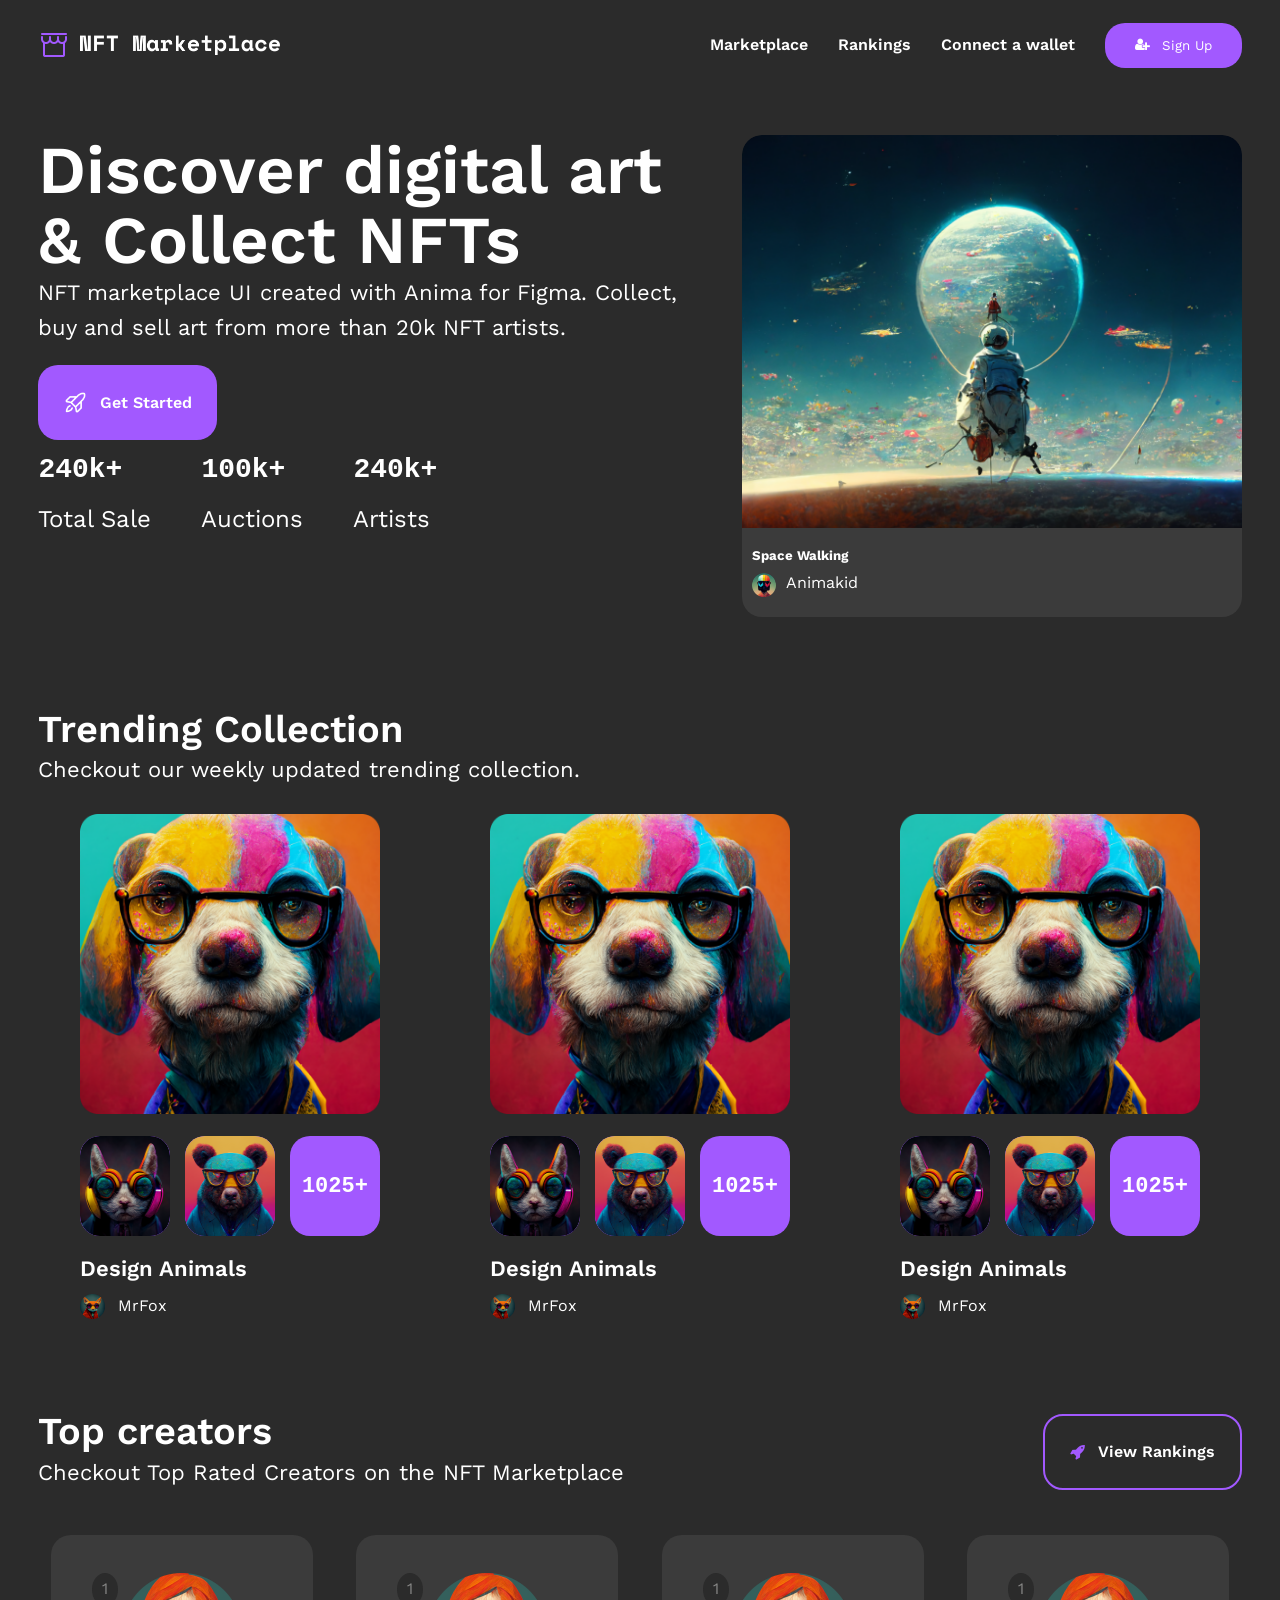
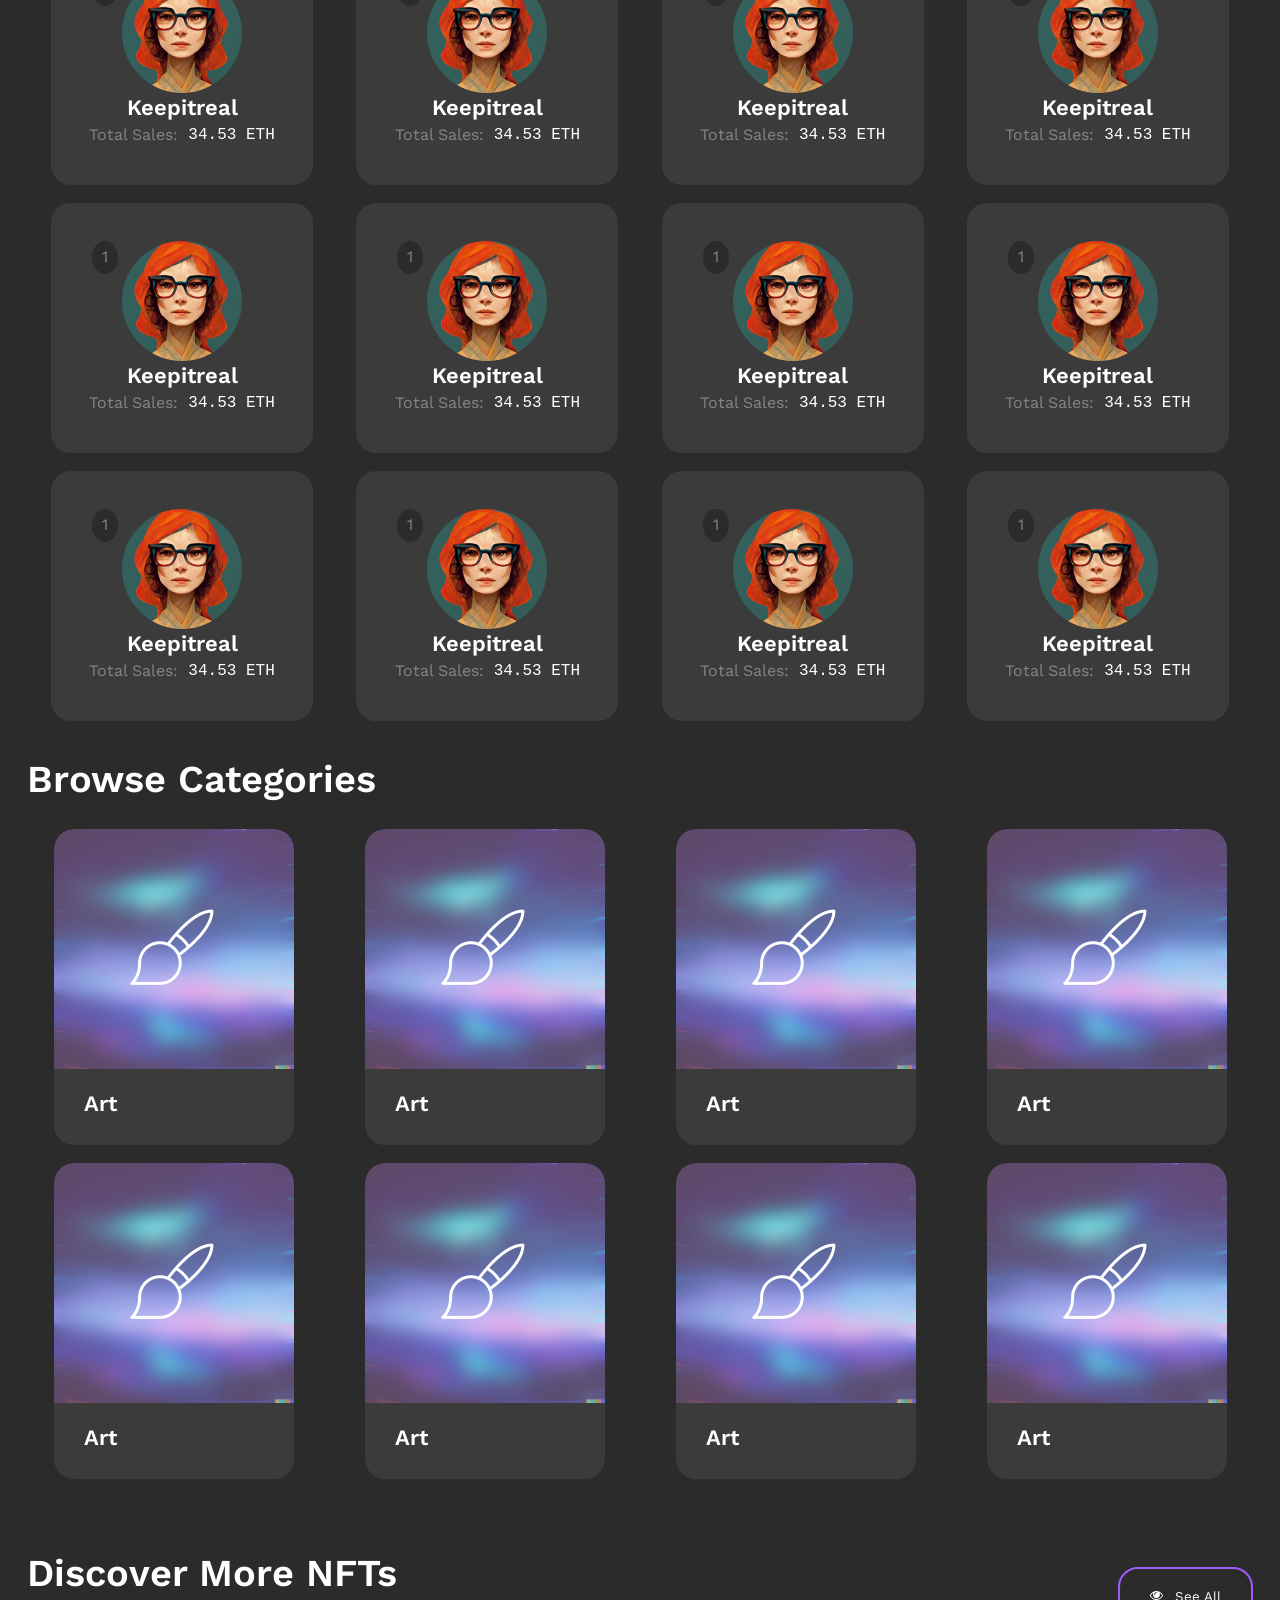
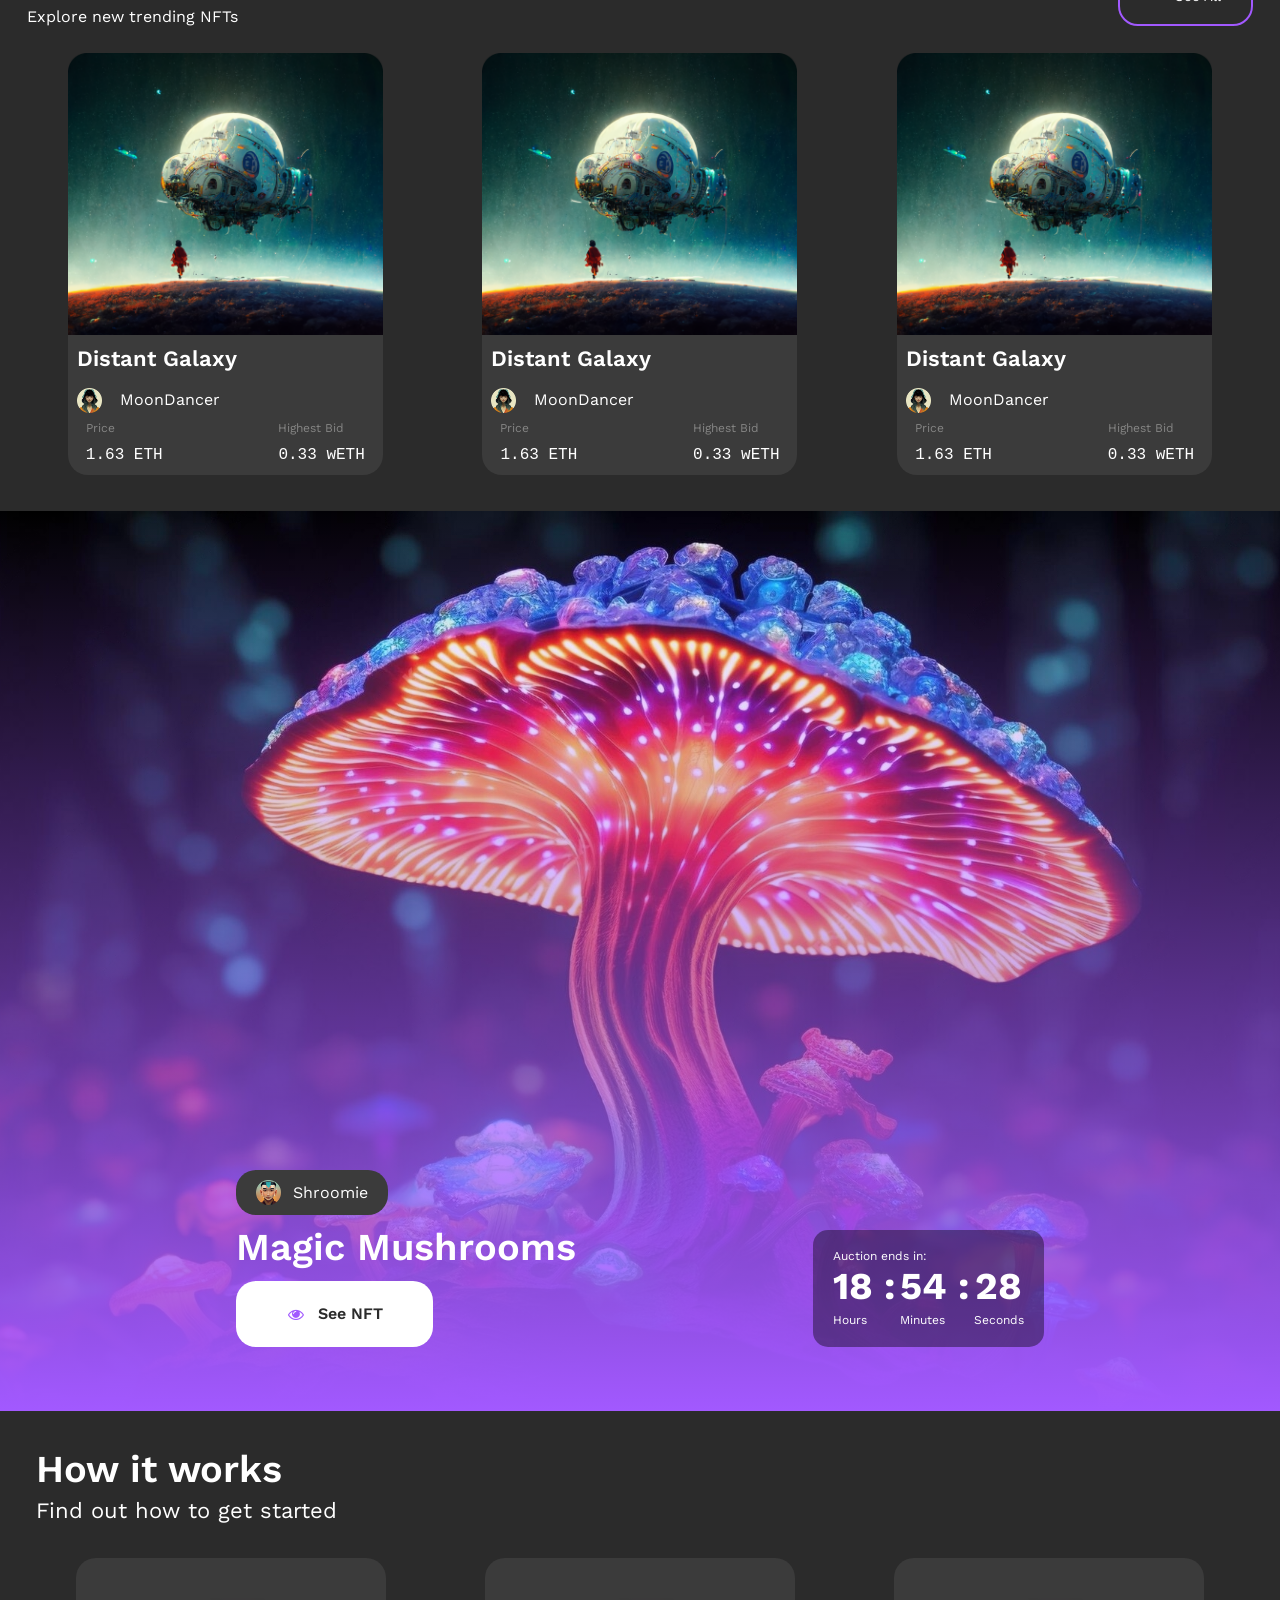
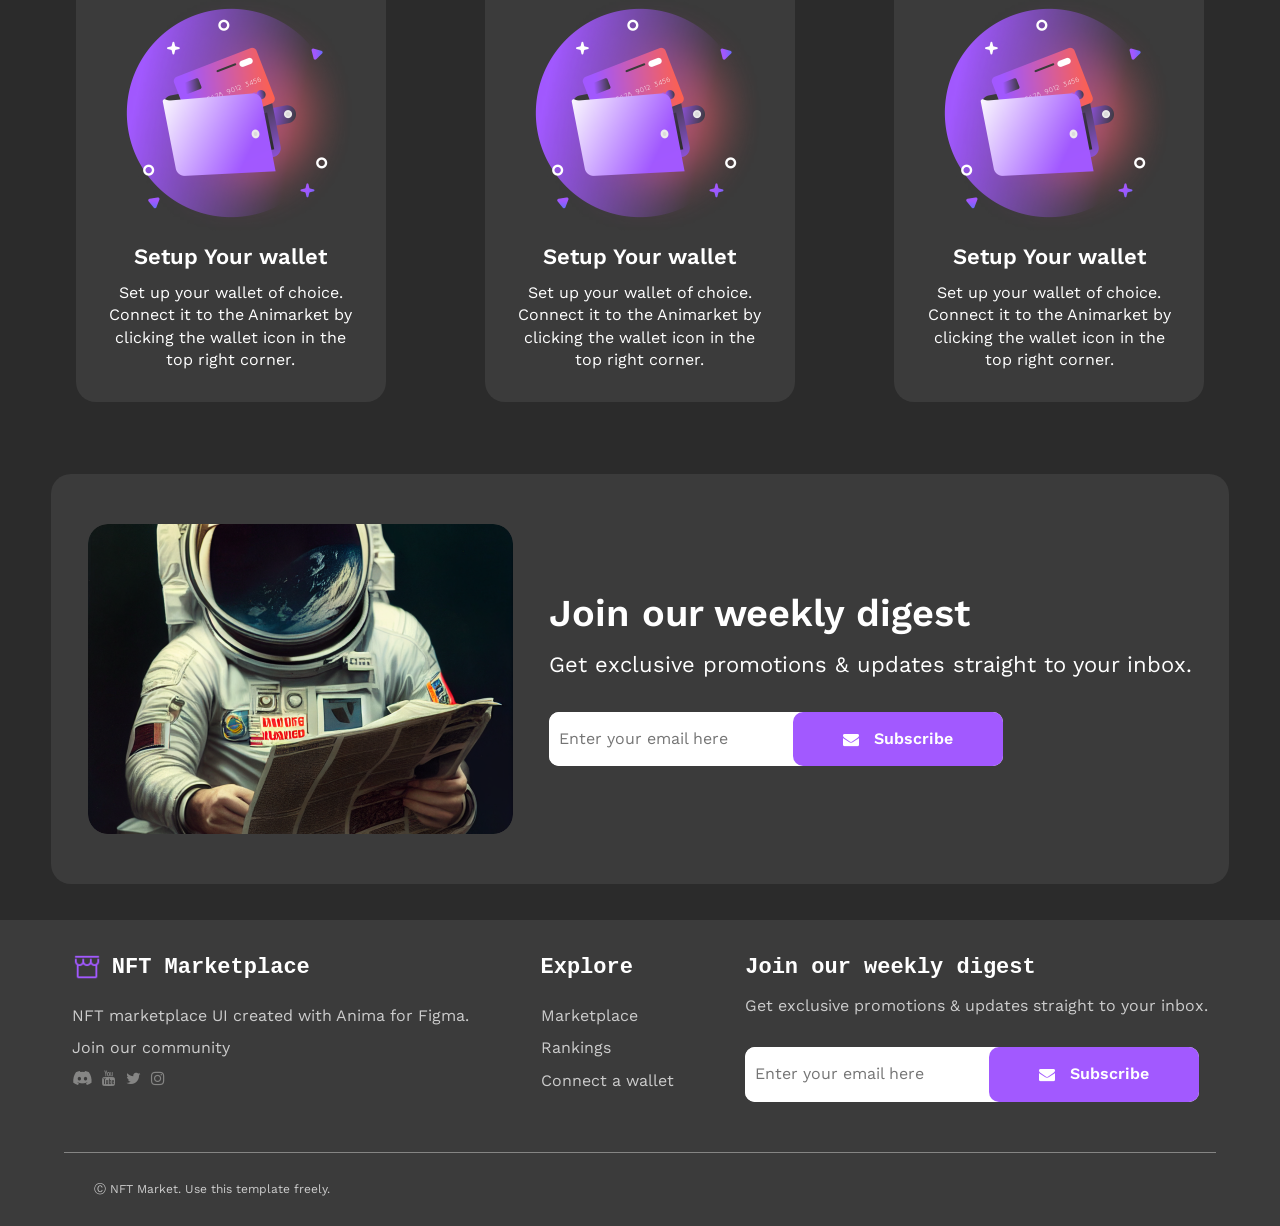
==== index.html @ 681ea2b6 "NFT" ====
<!DOCTYPE html>
<html lang="en">

<head>
    <meta charset="UTF-8">
    <meta name="viewport" content="width=device-width, initial-scale=1.0">
    <title>NFT Marketplace</title>
    <link rel="preconnect" href="https://fonts.googleapis.com">
    <link rel="preconnect" href="https://fonts.gstatic.com" crossorigin>
    <link href="https://fonts.googleapis.com/css2?family=Work+Sans:ital,wght@0,100..900;1,100..900&display=swap"
        rel="stylesheet">
    <link rel="stylesheet" href="style.css">
    <link rel="stylesheet" href="https://cdnjs.cloudflare.com/ajax/libs/font-awesome/6.5.2/css/all.min.css"
        integrity="sha512-SnH5WK+bZxgPHs44uWIX+LLJAJ9/2PkPKZ5QiAj6Ta86w+fsb2TkcmfRyVX3pBnMFcV7oQPJkl9QevSCWr3W6A=="
        crossorigin="anonymous" referrerpolicy="no-referrer" />
    <link rel="stylesheet" href="https://cdnjs.cloudflare.com/ajax/libs/font-awesome/4.7.0/css/font-awesome.min.css">
</head>

<body>
    <section class="hero">
        <div class="navbar">
            <div class="navbar-left">
                <img src="assets/nft-logo.png" alt="" srcset="" class="main-logo">
                <img src="assets/NFTMarketplace.png" alt="" class="site-name">
            </div>
            <div class="navbar-right">
                <a href="">Marketplace</a>
                <a href="">Rankings</a>
                <a href="">Connect a wallet</a>
                <button><i class="fa fa-user-plus"></i> Sign Up</button>
            </div>

            <div class="hamburger" onclick="toggleMenu(this)">
                <h2>☰</h2>
            </div>

        </div>
        <div class="hero-section">
            <div class="hs-text-butns">
                <div class="hs-head-sub">
                    <h2>Discover digital art & Collect NFTs</h2>
                    <p>NFT marketplace UI created with Anima for Figma. Collect, buy and sell art from more than 20k NFT
                        artists.</p>
                </div>
                <div class="hs-butns-info">
                    <div class="hs-rocket-btn">
                        <button><img src="assets/RocketLaunch.png" alt="">Get Started</button>
                    </div>
                    <div class="hs-rocket-info">
                        <div class="rocket-info">
                            <h5>240k+ </h5>
                            <p>Total Sale</p>
                        </div>
                        <div class="rocket-info">
                            <h5>100k+ </h5>
                            <p>Auctions</p>
                        </div>
                        <div class="rocket-info">
                            <h5>240k+ </h5>
                            <p>Artists</p>
                        </div>
                    </div>
                </div>
            </div>
            <div class="hs-highleted-NFT">
                <img src="assets/spacewalking.png" alt="">
                <div class="space-walking">
                    <h5>Space Walking</h5>
                    <div class="space-wal-person">
                        <img src="assets/animakid.png" alt="">
                        <p>Animakid</p>
                    </div>
                </div>
            </div>
        </div>
    </section>

    <!-- trending collections -->
    <section class="tending-collections">
        <div class="tc-head">
            <h2>Trending Collection</h2>
            <p>Checkout our weekly updated trending collection.</p>
        </div>
        <div class="tc-body">
            <div class="tc-b-card">
                <div class="tc-card-parent">
                    <img src="assets/dog1.png" alt="">
                </div>
                <div class="tc-card-parent-styles">
                    <img src="assets/cat.png" alt="">
                    <img src="assets/cat2.png" alt="">
                    <button>1025+</button>
                </div>
                <div class="tc-card-info">
                    <h6>Design Animals</h6>
                    <div class="tc-card-info-details">
                        <img src="assets/cat3.png" alt="">
                        <p>MrFox</p>
                    </div>
                </div>
            </div>
            <div class="tc-b-card">
                <div class="tc-card-parent">
                    <img src="assets/dog1.png" alt="">
                </div>
                <div class="tc-card-parent-styles">
                    <img src="assets/cat.png" alt="">
                    <img src="assets/cat2.png" alt="">
                    <button>1025+</button>
                </div>
                <div class="tc-card-info">
                    <h6>Design Animals</h6>
                    <div class="tc-card-info-details">
                        <img src="assets/cat3.png" alt="">
                        <p>MrFox</p>
                    </div>
                </div>
            </div>
            <div class="tc-b-card">
                <div class="tc-card-parent">
                    <img src="assets/dog1.png" alt="">
                </div>
                <div class="tc-card-parent-styles">
                    <img src="assets/cat.png" alt="">
                    <img src="assets/cat2.png" alt="">
                    <button>1025+</button>
                </div>
                <div class="tc-card-info">
                    <h6>Design Animals</h6>
                    <div class="tc-card-info-details">
                        <img src="assets/cat3.png" alt="">
                        <p>MrFox</p>
                    </div>
                </div>
            </div>
        </div>
    </section>

    <!-- top creators -->
    <section class="top-creators">
        <div class="top-cre-head">
            <div class="top-cre-heading">
                <h3>Top creators</h3>
                <p>Checkout Top Rated Creators on the NFT Marketplace</p>
            </div>
            <div class="top-cre-butn">
                <button><i class="fa fa-rocket"></i> View Rankings</button>
            </div>
        </div>
        <div class="top-cre-body">
            <div class="top-cre-body-card">
                <div class="top-cre-body-card-noPerson">
                    <h6>1</h6>
                    <img src="assets/keeptrial.png" alt="">
                </div>
                <div class="top-cre-body-card-details">
                    <h5>Keepitreal</h5>
                    <div class="top-cre-body-sales">
                        <p>Total Sales:</p>
                        <h6>34.53 ETH</h6>
                    </div>
                </div>
            </div>
            <div class="top-cre-body-card">
                <div class="top-cre-body-card-noPerson">
                    <h6>1</h6>
                    <img src="assets/keeptrial.png" alt="">
                </div>
                <div class="top-cre-body-card-details">
                    <h5>Keepitreal</h5>
                    <div class="top-cre-body-sales">
                        <p>Total Sales:</p>
                        <h6>34.53 ETH</h6>
                    </div>
                </div>
            </div>
            <div class="top-cre-body-card">
                <div class="top-cre-body-card-noPerson">
                    <h6>1</h6>
                    <img src="assets/keeptrial.png" alt="">
                </div>
                <div class="top-cre-body-card-details">
                    <h5>Keepitreal</h5>
                    <div class="top-cre-body-sales">
                        <p>Total Sales:</p>
                        <h6>34.53 ETH</h6>
                    </div>
                </div>
            </div>
            <div class="top-cre-body-card">
                <div class="top-cre-body-card-noPerson">
                    <h6>1</h6>
                    <img src="assets/keeptrial.png" alt="">
                </div>
                <div class="top-cre-body-card-details">
                    <h5>Keepitreal</h5>
                    <div class="top-cre-body-sales">
                        <p>Total Sales:</p>
                        <h6>34.53 ETH</h6>
                    </div>
                </div>
            </div>
            <div class="top-cre-body-card">
                <div class="top-cre-body-card-noPerson">
                    <h6>1</h6>
                    <img src="assets/keeptrial.png" alt="">
                </div>
                <div class="top-cre-body-card-details">
                    <h5>Keepitreal</h5>
                    <div class="top-cre-body-sales">
                        <p>Total Sales:</p>
                        <h6>34.53 ETH</h6>
                    </div>
                </div>
            </div>
            <div class="top-cre-body-card">
                <div class="top-cre-body-card-noPerson">
                    <h6>1</h6>
                    <img src="assets/keeptrial.png" alt="">
                </div>
                <div class="top-cre-body-card-details">
                    <h5>Keepitreal</h5>
                    <div class="top-cre-body-sales">
                        <p>Total Sales:</p>
                        <h6>34.53 ETH</h6>
                    </div>
                </div>
            </div>
            <div class="top-cre-body-card">
                <div class="top-cre-body-card-noPerson">
                    <h6>1</h6>
                    <img src="assets/keeptrial.png" alt="">
                </div>
                <div class="top-cre-body-card-details">
                    <h5>Keepitreal</h5>
                    <div class="top-cre-body-sales">
                        <p>Total Sales:</p>
                        <h6>34.53 ETH</h6>
                    </div>
                </div>
            </div>
            <div class="top-cre-body-card">
                <div class="top-cre-body-card-noPerson">
                    <h6>1</h6>
                    <img src="assets/keeptrial.png" alt="">
                </div>
                <div class="top-cre-body-card-details">
                    <h5>Keepitreal</h5>
                    <div class="top-cre-body-sales">
                        <p>Total Sales:</p>
                        <h6>34.53 ETH</h6>
                    </div>
                </div>
            </div>
            <div class="top-cre-body-card">
                <div class="top-cre-body-card-noPerson">
                    <h6>1</h6>
                    <img src="assets/keeptrial.png" alt="">
                </div>
                <div class="top-cre-body-card-details">
                    <h5>Keepitreal</h5>
                    <div class="top-cre-body-sales">
                        <p>Total Sales:</p>
                        <h6>34.53 ETH</h6>
                    </div>
                </div>
            </div>
            <div class="top-cre-body-card">
                <div class="top-cre-body-card-noPerson">
                    <h6>1</h6>
                    <img src="assets/keeptrial.png" alt="">
                </div>
                <div class="top-cre-body-card-details">
                    <h5>Keepitreal</h5>
                    <div class="top-cre-body-sales">
                        <p>Total Sales:</p>
                        <h6>34.53 ETH</h6>
                    </div>
                </div>
            </div>
            <div class="top-cre-body-card">
                <div class="top-cre-body-card-noPerson">
                    <h6>1</h6>
                    <img src="assets/keeptrial.png" alt="">
                </div>
                <div class="top-cre-body-card-details">
                    <h5>Keepitreal</h5>
                    <div class="top-cre-body-sales">
                        <p>Total Sales:</p>
                        <h6>34.53 ETH</h6>
                    </div>
                </div>
            </div>
            <div class="top-cre-body-card">
                <div class="top-cre-body-card-noPerson">
                    <h6>1</h6>
                    <img src="assets/keeptrial.png" alt="">
                </div>
                <div class="top-cre-body-card-details">
                    <h5>Keepitreal</h5>
                    <div class="top-cre-body-sales">
                        <p>Total Sales:</p>
                        <h6>34.53 ETH</h6>
                    </div>
                </div>
            </div>
        </div>
    </section>

    <!-- Browse Categories -->
    <section class="Browse-Categories">
        <div class="brse-cate-head">
            <h3>Browse Categories</h3>
        </div>
        <div class="brse-cate-body">
            <div class="brse-cate-body-card">
                <div class="brwcatecard-upper">
                    <img src="assets/PaintBrush.png" alt="" class="brwcatecard-upper-abslte">
                </div>
                <div class="brwcatecard-lower">
                    <h5>Art</h5>
                </div>
            </div>

            <div class="brse-cate-body-card">
                <div class="brwcatecard-upper">
                    <img src="assets/PaintBrush.png" alt="" class="brwcatecard-upper-abslte">
                </div>
                <div class="brwcatecard-lower">
                    <h5>Art</h5>
                </div>
            </div>

            <div class="brse-cate-body-card">
                <div class="brwcatecard-upper">
                    <img src="assets/PaintBrush.png" alt="" class="brwcatecard-upper-abslte">
                </div>
                <div class="brwcatecard-lower">
                    <h5>Art</h5>
                </div>
            </div>

            <div class="brse-cate-body-card">
                <div class="brwcatecard-upper">
                    <img src="assets/PaintBrush.png" alt="" class="brwcatecard-upper-abslte">
                </div>
                <div class="brwcatecard-lower">
                    <h5>Art</h5>
                </div>
            </div>

            <div class="brse-cate-body-card">
                <div class="brwcatecard-upper">
                    <img src="assets/PaintBrush.png" alt="" class="brwcatecard-upper-abslte">
                </div>
                <div class="brwcatecard-lower">
                    <h5>Art</h5>
                </div>
            </div>

            <div class="brse-cate-body-card">
                <div class="brwcatecard-upper">
                    <img src="assets/PaintBrush.png" alt="" class="brwcatecard-upper-abslte">
                </div>
                <div class="brwcatecard-lower">
                    <h5>Art</h5>
                </div>
            </div>

            <div class="brse-cate-body-card">
                <div class="brwcatecard-upper">
                    <img src="assets/PaintBrush.png" alt="" class="brwcatecard-upper-abslte">
                </div>
                <div class="brwcatecard-lower">
                    <h5>Art</h5>
                </div>
            </div>

            <div class="brse-cate-body-card">
                <div class="brwcatecard-upper">
                    <img src="assets/PaintBrush.png" alt="" class="brwcatecard-upper-abslte">
                </div>
                <div class="brwcatecard-lower">
                    <h5>Art</h5>
                </div>
            </div>

        </div>
    </section>

    <!-- Discover More NFTs -->
    <section class="DiscoverMorNFTs">
        <div class="DiscoverMorNFTs-upper">
            <div class="DiscoverMorNFTs-upper-text">
                <h3>Discover More NFTs</h3>
                <p>Explore new trending NFTs</p>
            </div>
            <div class="DiscoverMorNFTs-upper-butn">
                <button><i class="fa fa-eye"></i> See All</button>
            </div>
        </div>
        <div class="DiscoverMorNFTs-lower">
            <div class="DiscoverMorNFTs-cards">
                <img src="assets/distatantspace.png" alt="">
                <div class="DiscoverMorNFTs-card-info">
                    <div class="Discover-card-info-head">
                        <h5>Distant Galaxy</h5>
                        <div class="head-person">
                            <img src="assets/MoonDancer.png" alt="">
                            <p>MoonDancer</p>
                        </div>
                    </div>
                    <div class="price-bid">
                        <div class="discover-price">
                            <p>Price</p>
                            <h6>1.63 ETH</h6>
                        </div>
                        <div class="discover-bid">
                            <p>Highest Bid</p>
                            <h6>0.33 wETH</h6>
                        </div>
                    </div>
                </div>
            </div>
            <div class="DiscoverMorNFTs-cards">
                <img src="assets/distatantspace.png" alt="">
                <div class="DiscoverMorNFTs-card-info">
                    <div class="Discover-card-info-head">
                        <h5>Distant Galaxy</h5>
                        <div class="head-person">
                            <img src="assets/MoonDancer.png" alt="">
                            <p>MoonDancer</p>
                        </div>
                    </div>
                    <div class="price-bid">
                        <div class="discover-price">
                            <p>Price</p>
                            <h6>1.63 ETH</h6>
                        </div>
                        <div class="discover-bid">
                            <p>Highest Bid</p>
                            <h6>0.33 wETH</h6>
                        </div>
                    </div>
                </div>
            </div>
            <div class="DiscoverMorNFTs-cards">
                <img src="assets/distatantspace.png" alt="">
                <div class="DiscoverMorNFTs-card-info">
                    <div class="Discover-card-info-head">
                        <h5>Distant Galaxy</h5>
                        <div class="head-person">
                            <img src="assets/MoonDancer.png" alt="">
                            <p>MoonDancer</p>
                        </div>
                    </div>
                    <div class="price-bid">
                        <div class="discover-price">
                            <p>Price</p>
                            <h6>1.63 ETH</h6>
                        </div>
                        <div class="discover-bid">
                            <p>Highest Bid</p>
                            <h6>0.33 wETH</h6>
                        </div>
                    </div>
                </div>
            </div>
        </div>
    </section>

    <!-- NFT-Highlight -->

    <section class="NFT-Highlight">
        <div class="from-down">
            <div class="magic-mushrooms">
                <div class="mushroomPerson">
                    <img src="assets/Shroomie.png" alt="">
                    <p>Shroomie</p>
                </div>
                <h3>Magic Mushrooms</h3>
                <button><i class="fa fa-eye"></i>See NFT</button>
            </div>

            <div class="magic-time">
                <div class="countdown">
                    <h6>Auction ends in:</h6>
                    <div class="timer">
                        <div class="time-unit">
                            <h3 id="hours">00</h3>
                            <p>Hours</p>
                        </div>
                        <div class="time-unit">
                            <h3 id="minutes">00</h3>
                            <p>Minutes</p>
                        </div>
                        <div class="time-unit">
                            <h3 id="seconds">00</h3>
                            <p>Seconds</p>
                        </div>
                    </div>
                </div>
            </div>
        </div>
    </section>

    <!-- How it works -->

    <section class="how-it-works">
        <div class="hiw-upper">
            <h3>How it works</h3>
            <p>Find out how to get started</p>
        </div>
        <div class="hiw-lower">
            <div class="hiw-card">
                <div class="hiw-card-img">
                    <img src="assets/hiw-cardimg.png" alt="">
                </div>
                <div class="hiw-card-info">
                    <h5>Setup Your wallet</h5>
                    <p>Set up your wallet of choice. Connect it to the Animarket by clicking the wallet icon in the top
                        right corner.</p>
                </div>
            </div>
            <div class="hiw-card">
                <div class="hiw-card-img">
                    <img src="assets/hiw-cardimg.png" alt="">
                </div>
                <div class="hiw-card-info">
                    <h5>Setup Your wallet</h5>
                    <p>Set up your wallet of choice. Connect it to the Animarket by clicking the wallet icon in the top
                        right corner.</p>
                </div>
            </div>
            <div class="hiw-card">
                <div class="hiw-card-img">
                    <img src="assets/hiw-cardimg.png" alt="">
                </div>
                <div class="hiw-card-info">
                    <h5>Setup Your wallet</h5>
                    <p>Set up your wallet of choice. Connect it to the Animarket by clicking the wallet icon in the top
                        right corner.</p>
                </div>
            </div>
        </div>
    </section>

    <!-- Join our weekly digest -->
    <section class="space-weekly">
        <!-- <div class="spacePerson"> -->
        <img src="assets/spacer.png" alt="">
        <!-- </div> -->
        <div class="emailsubscribe">
            <div class="emailsubscribe-info">
                <h3>Join our weekly digest</h3>
                <p>Get exclusive promotions & updates straight to your inbox.</p>
            </div>
            <div class="emailsubscribe-buuton">
                <input type="text" placeholder="Enter your email here">
                <button type="submit"><i class="fa fa-envelope"></i>Subscribe</button>
            </div>
        </div>
    </section>

    <!-- Footer -->
    <section class="Footer">
        <div class="footerupper">
            <div class="connectpage">
                <div class="connectpage1">
                    <img src="assets/nft-logo.png" alt="">
                    <h3>NFT Marketplace</h3>
                </div>
                <div class="connectpage2">
                    <p>NFT marketplace UI created with Anima for Figma.</p>
                    <div class="joinCommunity">
                        <p>Join our community</p>
                        <div class="sociallinks">
                            <i class="fa fa-discord"></i>
                            <i class="fa fa-youtube"></i>
                            <i class="fa fa-twitter"></i>
                            <i class="fa fa-instagram"></i>
                        </div>
                    </div>

                </div>
            </div>
            <div class="explore">
                <h3>Explore</h3>
                <div class="explore-links">
                    <p>Marketplace</p>
                    <p>Rankings</p>
                    <p>Connect a wallet</p>
                </div>
            </div>
            <div class="emailsubscribe">
                <div class="emailsubscribe-info">
                    <h3>Join our weekly digest</h3>
                    <p>Get exclusive promotions & updates straight to your inbox.</p>
                </div>
                <div class="emailsubscribe-buuton">
                    <input type="text" placeholder="Enter your email here">
                    <button type="submit"><i class="fa fa-envelope"></i>Subscribe</button>
                </div>
            </div>
        </div>
        <div class="footerlower">
            <p>Ⓒ NFT Market. Use this template freely.</p>
        </div>
    </section>
    <script src="app.js"></script>
</body>

</html>
---- style.css ----
* {
    padding: 0%;
    margin: 0%;
    box-sizing: border-box;
    font-family: "Work Sans", sans-serif;
    color: white;
}

@import url('https://fonts.googleapis.com/css2?family=Space+Mono:ital,wght@0,400;0,700;1,400;1,700&display=swap');

body {
    background-color: #2B2B2B;

}

a {
    text-decoration: none;
}

.hero {
    display: flex;
    flex-direction: column;
    gap: 5vh;
}

.navbar {
    display: flex;
    justify-content: space-between;
    align-items: center;
    padding: 10px 3%;
    height: 10vh;
}

.navbar-left {
    display: flex;
    justify-content: space-between;
    align-items: center;
    gap: 10px;
}

.main-logo {
    width: 32px;
}

.site-name {
    width: 200px;
}

.navbar-right {
    display: flex;
    align-items: center;
    justify-content: space-around;
    gap: 30px;
}

.navbar-right a {
    font-size: 16px;
    font-weight: 600;
    line-height: 22.4px;
    text-align: center;
}

/* .fa {
    background: #A259FF;
} */

.fa-user-plus {}

.navbar-right button {
    display: flex;
    border-style: none;
    justify-content: space-between;
    align-items: center;
    padding: 15px 30px;
    gap: 12px;
    border-radius: 20px;
    background: #A259FF;
}

.hamburger {
    display: none;
    cursor: pointer;
}

.hamburger h2 {
    font-size: 30px;
}

@media (max-width:859px) {
    .hamburger {
        display: flex;
        cursor: pointer;
    }

    .navbar-right {
        display: none;
    }
}

.hero-section {
    /* height: 90vh; */
    display: flex;
    justify-content: space-around;
    align-items: flex-start;
    padding: 0 3%;
    gap: 20px;
    /* flex-wrap: wrap; */
}

.hs-text-butns {
    display: flex;
    flex-direction: column;
    gap: 20px;
}

/* .hs-head-sub {
    display: flex;
    flex-direction: column;
} */

.hs-head-sub h2 {
    font-size: clamp(30px, 10vw, 67px);
    font-weight: 600;
    line-height: clamp(50px, 10vw, 70px);
}

.hs-head-sub p {
    font-size: clamp(22px, 10vw, 16px);
    font-weight: 400;
    line-height: clamp(35.2px, 10vw, 22px);
}

.hs-butns-info {
    display: flex;
    flex-direction: column;
    gap: 10px;
}

.hs-rocket-btn {}

.hs-rocket-btn button {
    background: #A259FF;
    display: flex;
    align-items: center;
    font-size: 16px;
    font-weight: 600;
    padding: 25px;
    gap: 12px;
    border-radius: 20px;
    border-style: none;
    cursor: pointer;
}

.hs-rocket-btn button img {
    width: 25px;
}

.hs-rocket-info {
    display: flex;
    /* justify-content: space-between; */
    gap: 50px;
}

.rocket-info {
    display: flex;
    flex-direction: column;
    gap: 10px;
}

.rocket-info h5 {
    font-family: "Space Mono", monospace;
    font-size: clamp(22px, 10vw, 28px);
    font-weight: 700;
    line-height: 39.2px;
}

.rocket-info p {
    font-size: clamp(16px, 2vw, 23.99px);
    font-weight: 400;
    line-height: 38.38px;
}


.hs-highleted-NFT {
    display: flex;
    flex-direction: column;
}

.hs-highleted-NFT img {
    width: 500px;
    border-radius: 20px 20px 0 0;
}

.space-walking {
    padding: 20px 10px;
    background: #3B3B3B;
    display: flex;
    flex-direction: column;
    gap: 10px;
    border-radius: 0 0 20px 20px;

}

.space-wal-person {
    display: flex;
    gap: 10px;
}

.space-wal-person img {
    width: 24px;
    height: 24px;
}

@media (max-width:859px) {
    .hero-section {
        display: flex;
        flex-direction: column;
    }

    .hs-highleted-NFT {
        display: flex;
        flex-direction: column;
        align-items: center;
    }

    .hs-highleted-NFT img {
        width: 90%;
    }

    .hs-rocket-info {
        justify-content: space-around;
    }

    .space-walking {
        width: 90%;
    }

    .space-wal-person img {
        width: 24px;
        height: 24px;
    }

    .hs-rocket-btn button {
        width: 90%;
        justify-content: center;
        margin: 0 auto;
    }
}

/* tending section */

.tending-collections {
    margin: 10vh 0;
    display: flex;
    flex-direction: column;
    gap: 3vh;
    padding: 0 3%;
}

.tc-head {}

.tc-head h2 {
    font-size: clamp(28px, 10vw, 38px);
    font-weight: 600;
    line-height: clamp(40px, 10vw, 45px);
}

.tc-head p {
    font-size: clamp(16px, 10vw, 22px);
    font-weight: 400;
    line-height: clamp(22px, 10vw, 35.2px);
}

.tc-body {
    display: flex;
    align-items: center;
    justify-content: space-around;
    flex-wrap: wrap;
    gap: 3vh;
}

.tc-b-card {
    display: flex;
    flex-direction: column;
    gap: 2vh;
}

.tc-card-parent {}

.tc-card-parent img {
    width: 300px;
}

.tc-card-parent-styles {
    display: flex;
    justify-content: space-between;
    align-items: center;
}

.tc-card-parent-styles>* {
    width: 90px;
    height: 100px;
    border-radius: 20px;
    background-color: #A259FF;
    cursor: pointer;
}

.tc-card-parent-styles button {
    font-family: "Space Mono", monospace;
    font-size: 22px;
    font-weight: 700;
    line-height: 35.2px;
    border-style: none;
    cursor: pointer;
}

.tc-card-info {
    display: flex;
    flex-direction: column;
    gap: 1vh;
}

.tc-card-info h6 {
    font-size: 22px;
    font-weight: 600;
    line-height: 30.8px;
}

.tc-card-info-details {
    display: flex;
    align-items: center;
    gap: 1vw;
}

.tc-card-info-details p {
    font-size: 16px;
    font-weight: 400;
    line-height: 22.4px;
}

.tc-card-info-details img {
    width: 25px;
}

/* top creators */

.top-creators {
    display: flex;
    flex-direction: column;
    padding: 0 3%;
    gap: 5vh;
}

.top-cre-head {
    display: flex;
    align-items: flex-end;
    justify-content: space-between;
    flex-wrap: wrap;
}

.top-cre-heading {}

.top-cre-heading h3 {
    font-size: clamp(28px, 10vw, 38px);
    font-weight: 600;
    line-height: clamp(40px, 10vw, 45.6px);
}

.top-cre-heading p {
    font-size: clamp(16px, 10vw, 22px);
    font-weight: 400;
    line-height: clamp(22px, 10vw, 35.2px);
}

.top-cre-butn {
    display: flex;
    align-items: center;
    justify-content: space-evenly;
}

.top-cre-butn button {
    border-style: none;
    background-color: transparent;
    padding: 25px;
    border-radius: 20px;
    border: 2px solid #A259FF;
    font-size: 16px;
    font-weight: 600;
    line-height: 22.4px;
    display: flex;
    gap: 1vw;
    align-items: center;
    /* justify-content: space-evenly; */
}

.top-cre-butn .fa {
    color: #A259FF;
}

.fa-rocket {}

.top-cre-body {
    display: flex;
    flex-wrap: wrap;
    gap: 2vh;
    justify-content: space-around;
}

.top-cre-body-card {
    background: #3B3B3B;
    padding: 3vw;
    display: flex;
    border-radius: 20px;
    flex-direction: column;
    align-items: center;
}

.top-cre-body-card-noPerson {
    display: flex;
    align-items: flex-start;
    gap: 5px;
}

.top-cre-body-card-noPerson h6 {
    border-radius: 50%;
    font-size: 16px;
    font-weight: 400;
    line-height: 22.4px;
    color: #858584;
    background: #2B2B2B;
    padding: 5px 10px;
    width: fit-content;
    position: absolute;
    transform: translate(-30px, 0px);
}

.top-cre-body-card-noPerson img {
    width: 120px;
}

.top-cre-body-card-details {
    display: flex;
    flex-direction: column;
    align-items: center;
}

.top-cre-body-card-details h5 {
    font-size: 22px;
    font-weight: 600;
    line-height: 30.8px;
}

.top-cre-body-sales {
    display: flex;
    justify-content: space-around;
    align-items: center;
    gap: 10px;
}

.top-cre-body-sales p {
    font-size: 16px;
    font-weight: 400;
    line-height: 22.4px;
    color: #858584;
}

.top-cre-body-sales h6 {
    font-family: "Space Mono", monospace;
    font-size: 16px;
    font-weight: 400;
    line-height: 22.4px;
}

@media (max-width:859px) {
    .top-cre-body-card-noPerson h6 {
        position: absolute;
        transform: translate(-5px, -5px);
    }

    .top-cre-body-card {
        display: flex;
        flex-direction: row;
        gap: 3vw;
    }

    .top-cre-body-card-noPerson img {
        width: 60px;
    }

    .top-cre-body-card-details {
        align-items: flex-start;
    }
}

@media (max-width:629px) {
    .top-cre-body-card {
        justify-content: center;
        width: 90%;
    }
}

.Browse-Categories {
    padding: 4vh 3vh;
    display: flex;
    flex-direction: column;
    gap: 3vh;
}

.brse-cate-head {}

.brse-cate-head h3 {
    font-size: clamp(28px, 10vw, 38px);
    font-weight: 600;
    line-height: clamp(38px, 10vw, 45.6px);
}

.brse-cate-body {
    display: flex;
    justify-content: space-around;
    align-items: center;
    flex-wrap: wrap;
    gap: 2vh;
}

.brse-cate-body-card {
    width: fit-content;
}

.brwcatecard-upper {
    background-image: url(assets/photography.png);
    width: 240px;
    height: 240px;
    border-radius: 20px 20px 0px 0px;
    background-size: cover;
    background-position: center;
    background-repeat: no-repeat;
    display: flex;
    align-items: center;
    justify-content: center;
    position: relative;
    overflow: hidden;
    /* Ensure the glass effect doesn't overflow */
}

.brwcatecard-upper::after {
    content: '';
    position: absolute;
    top: 0;
    left: 0;
    width: 100%;
    height: 100%;
    border-radius: inherit;
    background: rgba(255, 255, 255, 0.2);
    backdrop-filter: blur(10px);
    box-shadow: 0 4px 6px rgba(0, 0, 0, 0.1);
    z-index: 1;
    transition: opacity 1s ease;
}

.brwcatecard-upper:hover::after {
    opacity: 0;
}

.brwcatecard-upper-abslte {
    width: 100px;
    z-index: 2;
}

.brwcatecard-lower {}

.brwcatecard-lower h5 {
    font-size: 22px;
    font-weight: 600;
    line-height: 30.8px;
    padding: 20px 30px 25px 30px;
    background: #3B3B3B;
    border-radius: 0 0 20px 20px;

}

@media(max-width:1057px) {
    .brwcatecard-upper {
        width: 200px;
        height: 200px;
    }
}

@media(max-width:885px) {
    .brwcatecard-upper {
        width: 180px;
        height: 180px;
    }
}

@media(max-width:780px) {
    .brwcatecard-upper {
        width: 150px;
        height: 150px;
    }

    .brwcatecard-lower h5 {
        padding: 20px;
    }
}

@media(max-width:345px) {
    .brwcatecard-upper {
        width: 130px;
        height: 150px;
    }
}

/* Discover More NFTs */

.DiscoverMorNFTs {
    padding: 4vh 3vh;
    display: flex;
    flex-direction: column;
    gap: 3vh;
}

.DiscoverMorNFTs-upper {
    display: flex;
    justify-content: space-between;
    align-items: flex-end;
    flex-wrap: wrap;
    gap: 20px;
}

.DiscoverMorNFTs-upper-text {
    display: flex;
    flex-direction: column;
    gap: 10px;
}

.DiscoverMorNFTs-upper-text h3 {
    font-size: clamp(28px, 10vw, 38px);
    font-weight: 600;
    line-height: clamp(38px, 10vw, 45.6px);
}

.DiscoverMorNFTs-upper-butn {
    margin: 0 0 0 10px;
    display: flex;
    gap: 10px;
}

.DiscoverMorNFTs-upper-butn button {
    display: flex;
    padding: 20px 30px;
    gap: 12px;
    border: 2px solid #A259FF;
    border-radius: 20px;
    background-color: transparent;

}

.fa {
    color: #A259FF;
}

.fa-eye {}

.DiscoverMorNFTs-lower {
    display: flex;
    justify-content: space-around;
    align-items: center;
    flex-wrap: wrap;
    gap: 2vh;

}

.DiscoverMorNFTs-cards {
    display: flex;
    flex-direction: column;
}

.DiscoverMorNFTs-cards img {
    width: 315px;
}

.DiscoverMorNFTs-card-info {
    display: flex;
    flex-direction: column;
    gap: 1vh;
    padding: 1vh 1vh;
    background-color: #3B3B3B;
    border-radius: 0 0 20px 20px;

}

.Discover-card-info-head {
    display: flex;
    flex-direction: column;
    gap: 1vw;
}

.Discover-card-info-head h5 {
    font-size: 22px;
    font-weight: 600;
    line-height: 30.8px;
}

.head-person {
    display: flex;
    justify-content: flex-start;
    align-items: center;
    gap: 2vh;
}

.head-person p {
    font-size: 16px;
    font-weight: 400;
    line-height: 22.4px;
}

.head-person img {
    width: 25px;
}

.price-bid {
    display: flex;
    justify-content: space-between;
    align-items: flex-start;
    padding: 0vh 1vh;
}

.discover-price,
.discover-bid {
    display: flex;
    flex-direction: column;
    gap: 1vh;
}

.discover-price p,
.discover-bid p {
    font-size: 12px;
    font-weight: 400;
    line-height: 13.2px;
    color: #858584;
}

.discover-price h6,
.discover-bid h6 {
    font-family: "Space Mono", monospace;
    font-size: 16px;
    font-weight: 400;
    line-height: 22.4px;
}

/* NFT highlight */

.NFT-Highlight {
    display: flex;
    position: relative;
    width: 100%;
    height: 100vh;
    justify-content: space-around;
    align-items: flex-end;
    background: linear-gradient(180deg, rgba(162, 89, 255, 0) 0%, #A259FF 100%), url('assets/NFTHighlight.png');
    background-size: cover;
    background-position: center;
    background-repeat: no-repeat;
}


.from-down {
    display: flex;
    justify-content: space-evenly;
    width: 100%;
    flex-wrap: wrap;
    padding-bottom: 5%;
    align-items: flex-end;
}

.magic-mushrooms {
    display: flex;
    flex-direction: column;
    gap: 10px;
}

.mushroomPerson {
    width: fit-content;
    display: flex;
    align-items: center;
    background: #3B3B3B;
    border-radius: 20px;
    padding: 10px 20px;
    gap: 12px;
}

.mushroomPerson img {
    width: 25px;
}

.mushroomPerson p {
    font-size: 16px;
    font-weight: 400;
    line-height: 22.4px;
}

.magic-mushrooms h3 {
    font-size: 38px;
    font-weight: 600;
    line-height: 45.6px;
}

.magic-mushrooms button {
    display: flex;
    padding: 22px 50px;
    gap: 12px;
    border-radius: 20px;
    background: #FFFFFF;
    font-size: 16px;
    font-weight: 600;
    line-height: 22.4px;
    color: #2B2B2B;
    border-style: none;
    width: fit-content;
    cursor: pointer;
    align-items: center;
}

.magic-mushrooms .fa {
    width: 20px;
    color: #A259FF;
}

.magic-time {}

.countdown {
    text-align: center;
    background: rgba(0, 0, 0, 0.4);
    padding: 20px;
    border-radius: 15px;
}

.countdown h6 {
    font-size: 24px;
    font-size: 12px;
    font-weight: 400;
    line-height: 13.2px;
    text-align: left;
}

.timer {
    display: flex;
    justify-content: center;
    gap: 5px;
}

.time-unit {
    display: flex;
    flex-direction: column;
    gap: 5px;
}

.time-unit h3 {
    font-size: 38px;
    font-weight: 700;
    line-height: 45.6px;
}

.time-unit p {
    font-size: 12px;
    font-weight: 400;
    line-height: 13.2px;
    text-align: start;
}

@media (max-width:575px) {
    .from-down {
        gap: 10px;
    }

    .magic-mushrooms {
        width: 90%;
    }

    .magic-mushrooms button {
        width: 90%;
        justify-content: center;
    }

    .magic-time {
        width: 90%;
    }

    .timer {
        justify-content: space-evenly;
    }
}

/* HOW it Works */

.how-it-works {
    display: flex;
    flex-direction: column;
    padding: 4vh 4vh;
    gap: 30px;
}

.hiw-upper h3 {
    font-size: clamp(28px, 10vw, 38px);
    font-weight: 600;
    line-height: clamp(39px, 10vw, 45.6px);
}

.hiw-upper p {
    font-size: clamp(16px, 10vw, 22px);
    font-weight: 400;
    line-height: clamp(22px, 10vw, 35.2px);
}

.hiw-lower {
    display: flex;
    justify-content: space-around;
    align-items: flex-start;
    flex-wrap: wrap;
    gap: 20px;
}

.hiw-card {
    width: min-content;
    display: flex;
    align-items: center;
    flex-direction: column;
    background: #3B3B3B;
    padding: 30px;
    border-radius: 20px;
}

.hiw-card-img {
    /* padding: 30px; */

}

.hiw-card-img img {
    width: 250px;
    height: 250px;
}

.hiw-card-info {
    text-align: center;
    /* padding: 10px; */
}

.hiw-card-info h5 {
    font-size: clamp(16px, 10vw, 22px);
    font-weight: 600;
    line-height: clamp(22px, 10vw, 30px);
    margin-bottom: 10px;
}

.hiw-card-info p {
    font-size: clamp(12px, 10vw, 16px);
    font-weight: 400;
    line-height: clamp(16px, 10vw, 22.4px);
}


/* Join our weekly digest */

.space-weekly {
    display: flex;
    justify-content: space-evenly;
    align-items: center;
    background-color: #3B3B3B;
    padding: 50px 0;
    margin: 4vh 4vw;
    border-radius: 20px;
    flex-wrap: wrap;
}

.space-weekly img {
    width: 425px;
    height: 310px;
    border-radius: 20px;
}

/* Tablet styles */

@media(max-width: 1165px) {
    .space-weekly img {
        width: 320px;
    }
}

@media (max-width: 768px) {
    .space-weekly img {
        width: 315px;
        height: 255px;
    }
}

/* Mobile styles */
@media (max-width: 500px) {
    .space-weekly {
        background-color: transparent;
    }

    .space-weekly img {
        width: 90%;
        /* height: 280px; */
    }
}

.emailsubscribe {
    display: flex;
    flex-direction: column;
    gap: 30px;
}

.emailsubscribe-info {
    display: flex;
    flex-direction: column;
    gap: 10px;
}

.emailsubscribe-info h3 {
    font-size: clamp(28px, 10vw, 38px);
    font-weight: 600;
    line-height: clamp(39px, 10vw, 45.6px);
}

.emailsubscribe-info p {
    font-size: clamp(16px, 10vw, 22px);
    font-weight: 400;
    line-height: clamp(22px, 10vw, 35.2px);
}

.emailsubscribe-buuton {
    display: flex;
    background-color: white;
    width: fit-content;
    border-radius: 10px;
    gap: 10px;
    flex-wrap: wrap;
}

@media(max-width: 550px) {
    .emailsubscribe-buuton {
        background-color: transparent;
    }
}

.emailsubscribe-buuton input {
    border: none;
    outline: none;
    border-radius: 10px;
    padding: 16px 10px;
    font-size: 16px;
    font-weight: 400;
    line-height: 22.4px;
    color: black;
}

.emailsubscribe-buuton button {
    border-style: none;
    display: flex;
    color: white;
    background-color: #A259FF;
    align-items: center;
    padding: 10px 50px;
    border-radius: 10px;
    gap: 15px;
    font-size: 16px;
    font-weight: 600;
    line-height: 22.4px;
}



.fa {
    color: white;
}

.fa-envelope {
    color: white;
}

/* Footer .......................*/

.Footer {
    display: flex;
    flex-direction: column;
    flex-wrap: wrap;
    gap: 20px;
    background-color: #3B3B3B;

}

.footerupper {
    display: flex;
    justify-content: space-evenly;
    align-items: flex-start;
    flex-wrap: wrap;
    padding: 30px 0;
}

.connectpage {
    display: flex;
    flex-direction: column;
    gap: 20px;
    /* width: fit-content; */
}

.connectpage1 {
    display: flex;
    align-items: center;
    gap: 10px;
}

.connectpage1 img {
    width: 30px;
}

.connectpage1 h3 {
    font-family: "Space Mono", monospace;
    font-size: 22px;
    font-weight: 700;
    line-height: 35.2px;
}

.connectpage2 {
    display: flex;
    flex-direction: column;
    gap: 10px;

}

.connectpage2 p {
    font-size: 16px;
    font-weight: 400;
    line-height: 22.4px;
    color: #CCCCCC;

}

.joinCommunity {
    display: flex;
    flex-direction: column;
    gap: 10px;
}

.joinCommunity p {
    font-size: 16px;
    font-weight: 400;
    line-height: 22.4px;
    color: #CCCCCC;

}

.sociallinks {
    display: flex;
    gap: 10px;
    align-items: center;
    width: fit-content;
}

.sociallinks .fa {
    color: #858584;
}

.fa-discord {}

.fa-youtube {}

.fa-twitter {}

.fa-instagram {}

.explore {
    display: flex;
    flex-direction: column;
    gap: 20px;
}

.explore h3 {
    font-family: "Space Mono", monospace;
    font-size: 22px;
    font-weight: 700;
    line-height: 35.2px;
}

.explore-links {
    display: flex;
    flex-direction: column;
    gap: 10px;
}

.explore-links p {
    font-size: 16px;
    font-weight: 400;
    line-height: 22.4px;
    color: #CCCCCC;

}

.Footer .emailsubscribe {}

.Footer .emailsubscribe {}

.Footer .emailsubscribe p {
    font-size: 16px;
    font-weight: 400;
    line-height: 22.4px;
    color: #CCCCCC;
}

.Footer .emailsubscribe-info h3 {
    font-family: "Space Mono", monospace;
    font-size: 22px;
    font-weight: 700;
    line-height: 35.2px;
}

.Footer .emailsubscribe-buuton {}

.Footer .fa-envelope {}

.footerlower {
    margin: 0 auto;
    width: 90%;
    display: flex;
    border-top: 1px solid #858584
}

.footerlower p {
    font-size: 12px;
    font-weight: 400;
    line-height: 13.2px;
    color: #CCCCCC;
    padding: 30px;
}
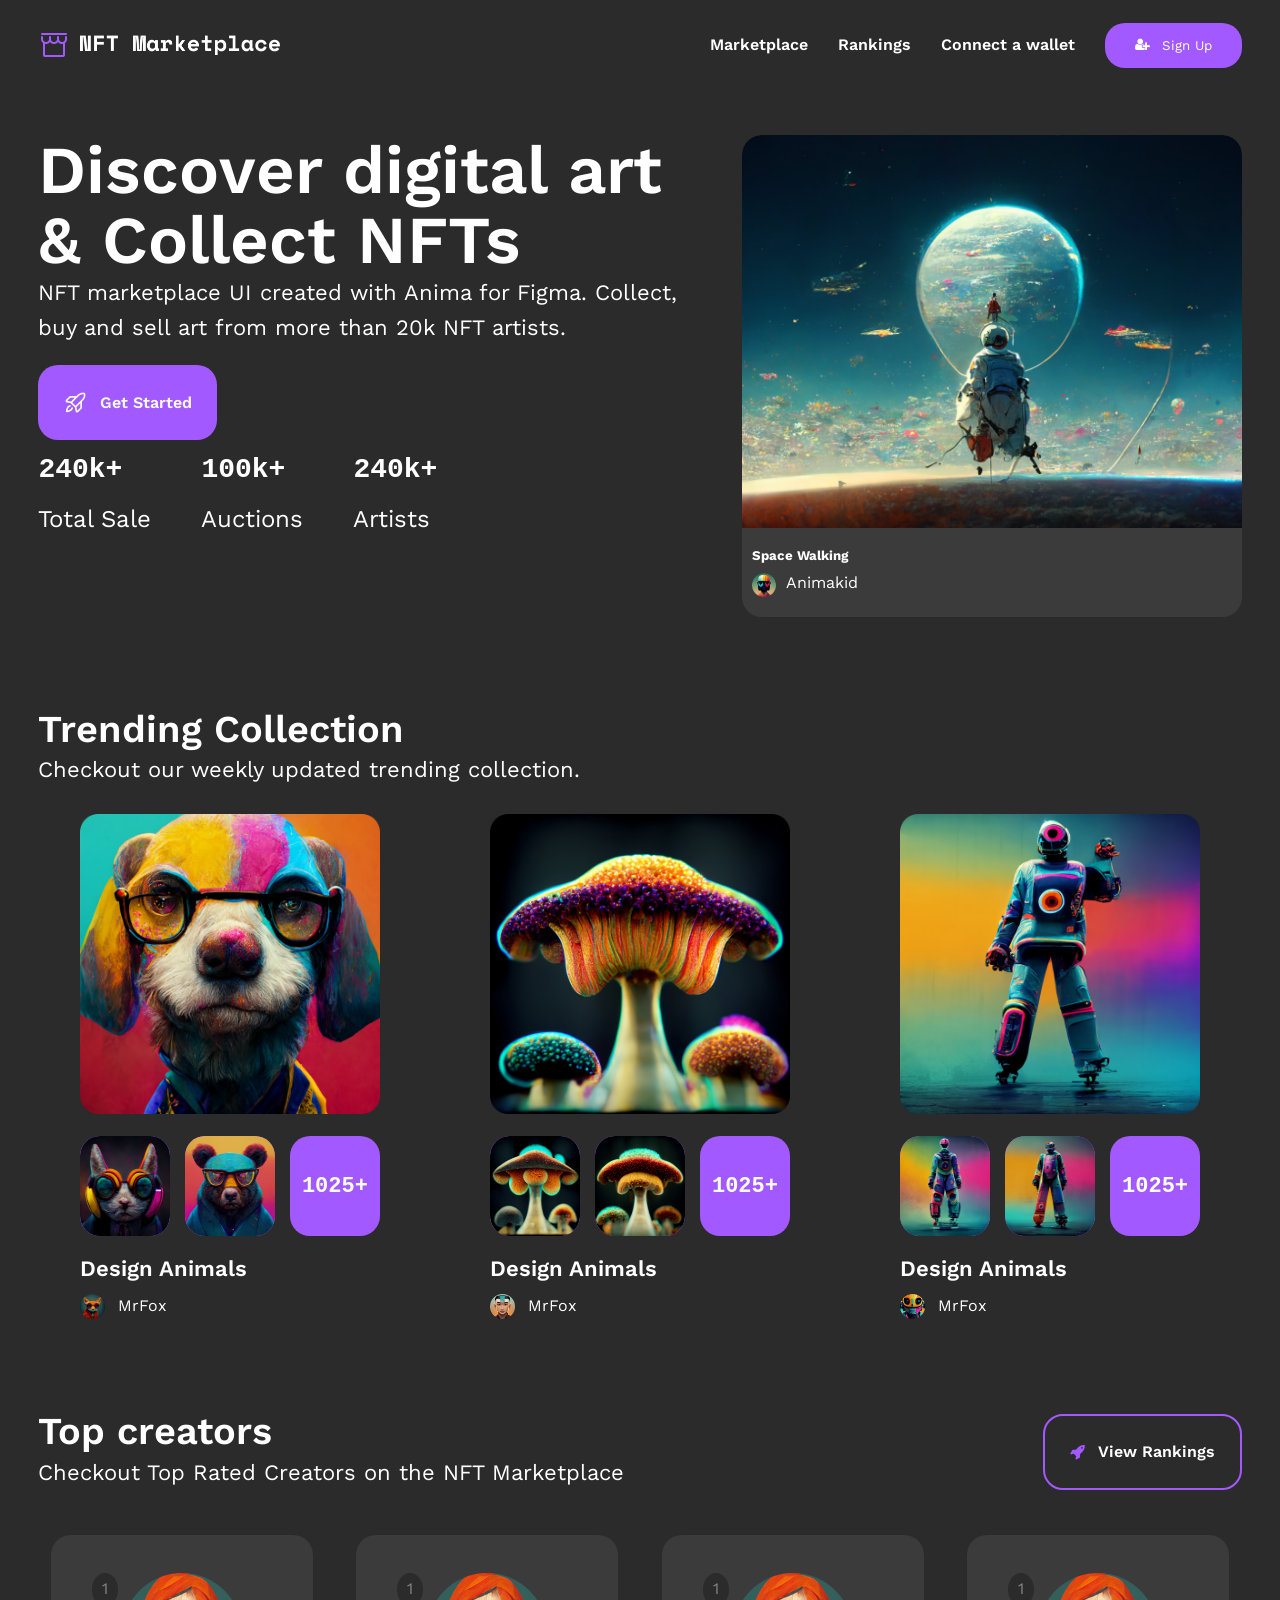
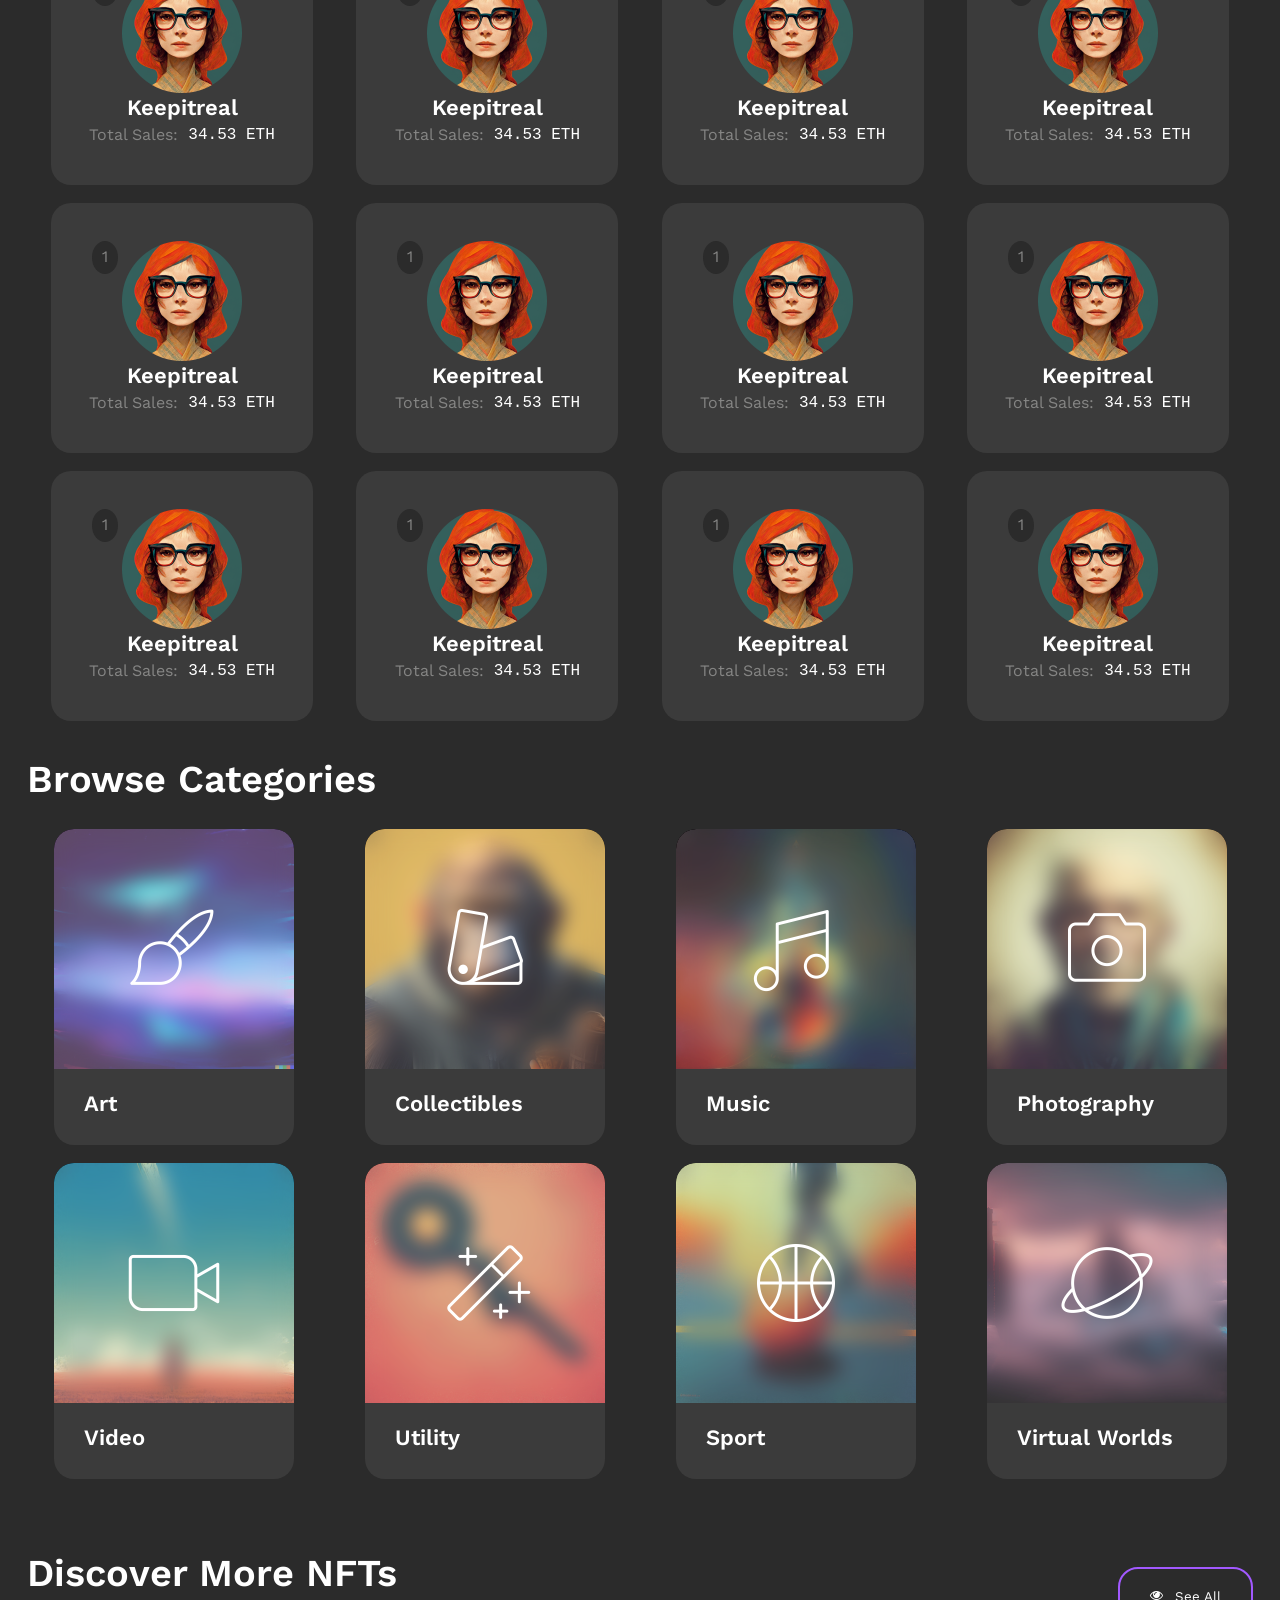
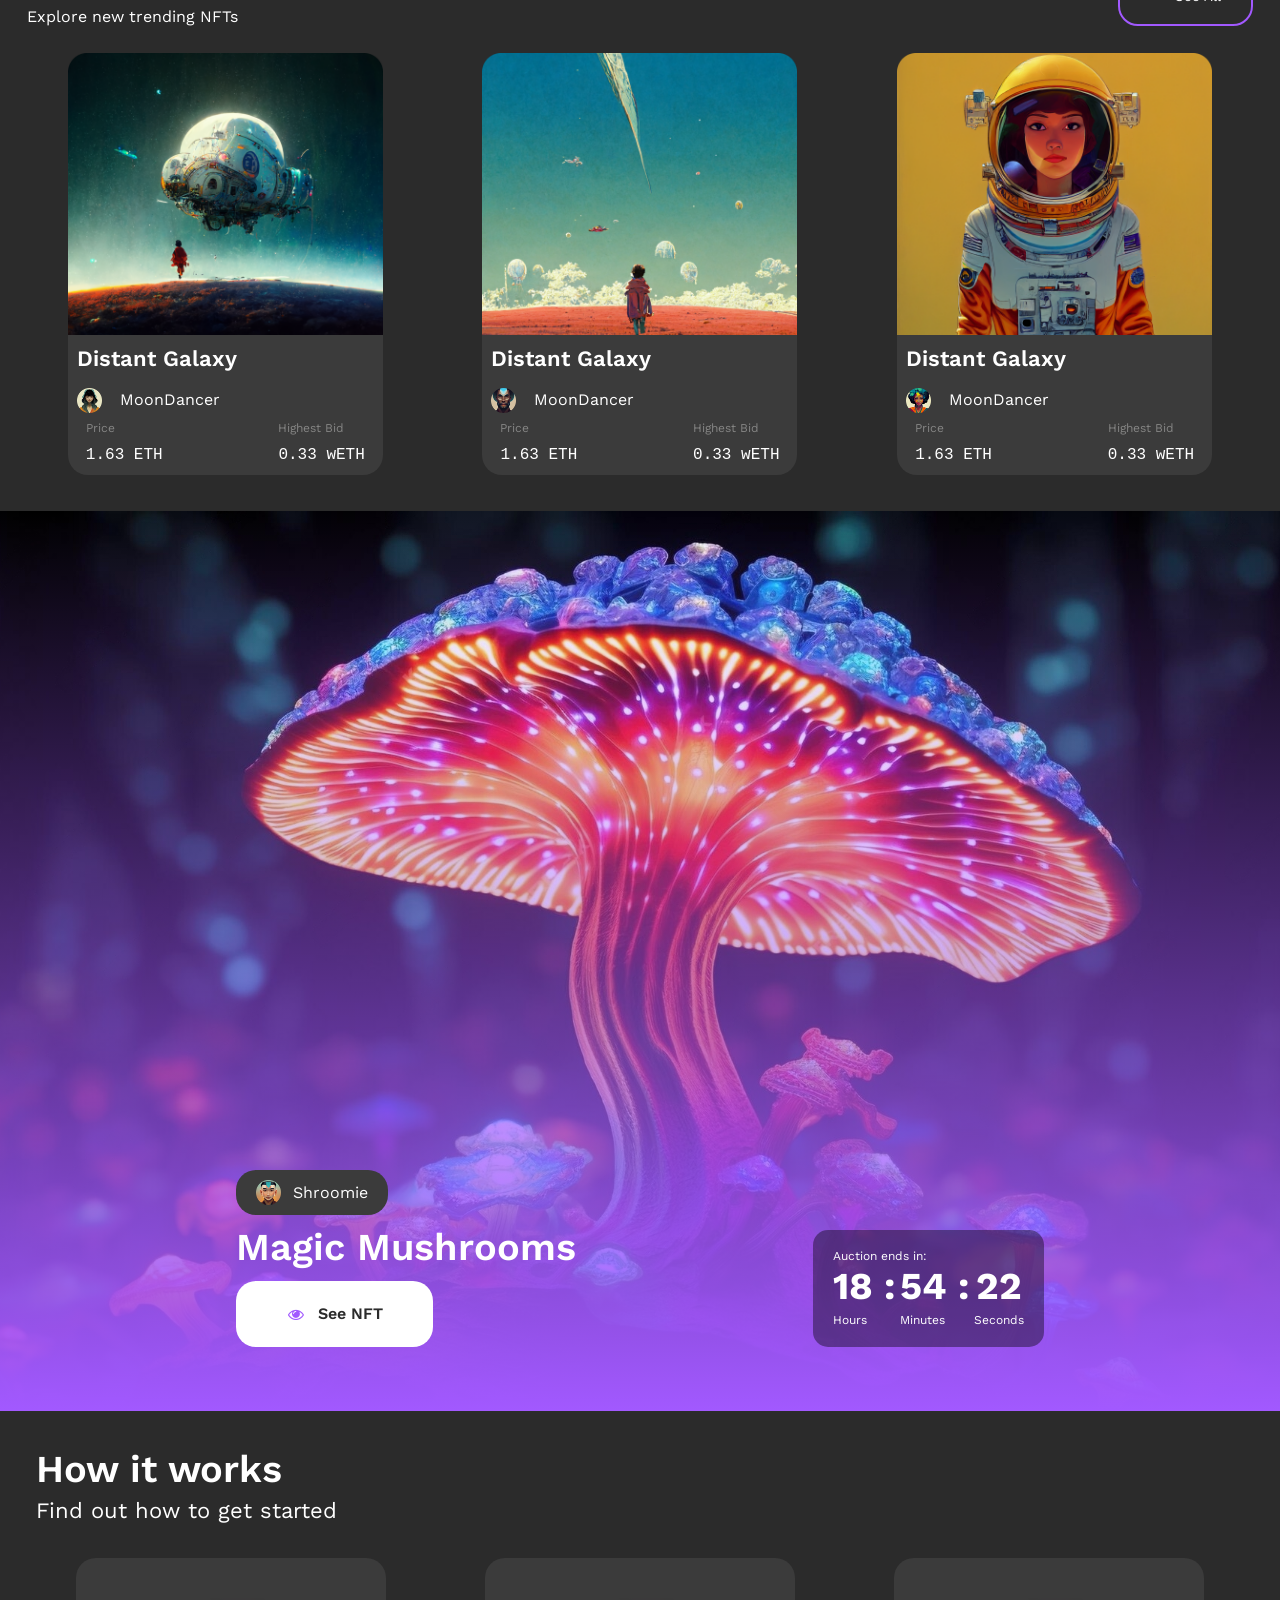
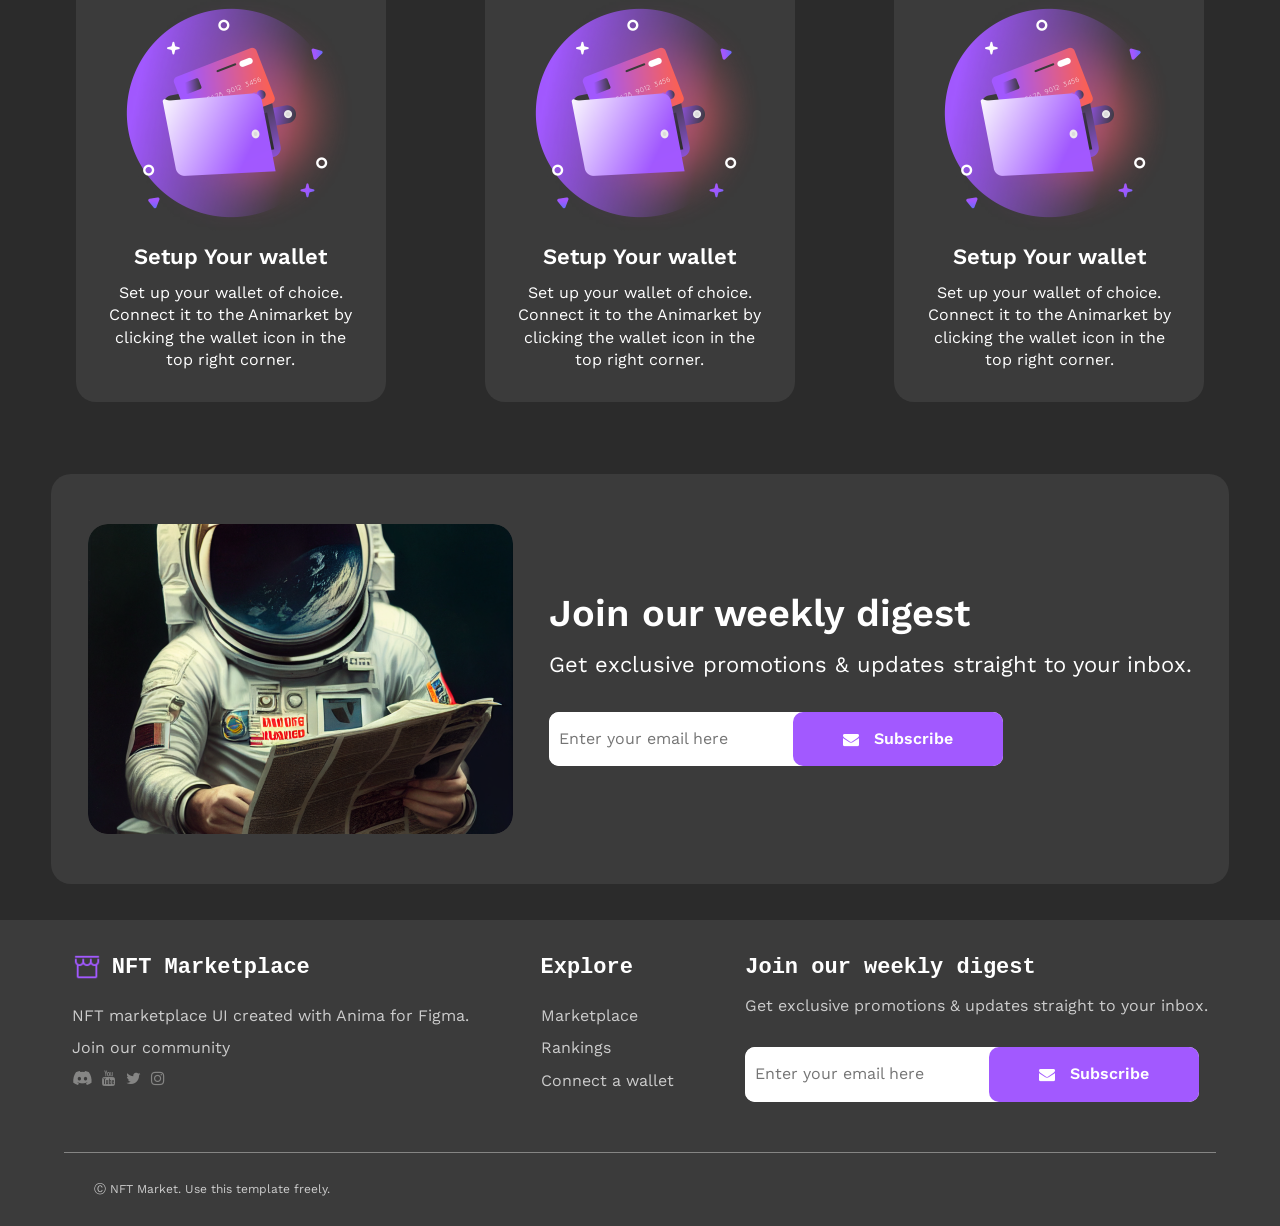
==== commit 3ff000d1: "photos update" ====
--- a/index.html
+++ b/index.html
@@ -101,34 +101,34 @@
             </div>
             <div class="tc-b-card">
                 <div class="tc-card-parent">
-                    <img src="assets/dog1.png" alt="">
+                    <img src="assets/NFTHighlight2.png" alt="">
                 </div>
                 <div class="tc-card-parent-styles">
-                    <img src="assets/cat.png" alt="">
-                    <img src="assets/cat2.png" alt="">
+                    <img src="assets/magic-mus.png" alt="">
+                    <img src="assets/magic-mus2.png" alt="">
                     <button>1025+</button>
                 </div>
                 <div class="tc-card-info">
                     <h6>Design Animals</h6>
                     <div class="tc-card-info-details">
-                        <img src="assets/cat3.png" alt="">
+                        <img src="assets/Shroomie.png" alt="">
                         <p>MrFox</p>
                     </div>
                 </div>
             </div>
             <div class="tc-b-card">
                 <div class="tc-card-parent">
-                    <img src="assets/dog1.png" alt="">
+                    <img src="assets/disco-machines.png" alt="">
                 </div>
                 <div class="tc-card-parent-styles">
-                    <img src="assets/cat.png" alt="">
-                    <img src="assets/cat2.png" alt="">
+                    <img src="assets/discoman1.png" alt="">
+                    <img src="assets/discoman2.png" alt="">
                     <button>1025+</button>
                 </div>
                 <div class="tc-card-info">
                     <h6>Design Animals</h6>
                     <div class="tc-card-info-details">
-                        <img src="assets/cat3.png" alt="">
+                        <img src="assets/bekind.png" alt="">
                         <p>MrFox</p>
                     </div>
                 </div>
@@ -314,7 +314,7 @@
         </div>
         <div class="brse-cate-body">
             <div class="brse-cate-body-card">
-                <div class="brwcatecard-upper">
+                <div class="brwcatecard-upper art-card">
                     <img src="assets/PaintBrush.png" alt="" class="brwcatecard-upper-abslte">
                 </div>
                 <div class="brwcatecard-lower">
@@ -323,68 +323,67 @@
             </div>
 
             <div class="brse-cate-body-card">
-                <div class="brwcatecard-upper">
-                    <img src="assets/PaintBrush.png" alt="" class="brwcatecard-upper-abslte">
-                </div>
-                <div class="brwcatecard-lower">
-                    <h5>Art</h5>
-                </div>
-            </div>
-
-            <div class="brse-cate-body-card">
-                <div class="brwcatecard-upper">
-                    <img src="assets/PaintBrush.png" alt="" class="brwcatecard-upper-abslte">
-                </div>
-                <div class="brwcatecard-lower">
-                    <h5>Art</h5>
-                </div>
-            </div>
-
-            <div class="brse-cate-body-card">
-                <div class="brwcatecard-upper">
-                    <img src="assets/PaintBrush.png" alt="" class="brwcatecard-upper-abslte">
-                </div>
-                <div class="brwcatecard-lower">
-                    <h5>Art</h5>
-                </div>
-            </div>
-
-            <div class="brse-cate-body-card">
-                <div class="brwcatecard-upper">
-                    <img src="assets/PaintBrush.png" alt="" class="brwcatecard-upper-abslte">
-                </div>
-                <div class="brwcatecard-lower">
-                    <h5>Art</h5>
-                </div>
-            </div>
-
-            <div class="brse-cate-body-card">
-                <div class="brwcatecard-upper">
-                    <img src="assets/PaintBrush.png" alt="" class="brwcatecard-upper-abslte">
-                </div>
-                <div class="brwcatecard-lower">
-                    <h5>Art</h5>
-                </div>
-            </div>
-
-            <div class="brse-cate-body-card">
-                <div class="brwcatecard-upper">
-                    <img src="assets/PaintBrush.png" alt="" class="brwcatecard-upper-abslte">
-                </div>
-                <div class="brwcatecard-lower">
-                    <h5>Art</h5>
-                </div>
-            </div>
-
-            <div class="brse-cate-body-card">
-                <div class="brwcatecard-upper">
-                    <img src="assets/PaintBrush.png" alt="" class="brwcatecard-upper-abslte">
-                </div>
-                <div class="brwcatecard-lower">
-                    <h5>Art</h5>
-                </div>
-            </div>
-
+                <div class="brwcatecard-upper collectibles-card">
+                    <img src="assets/Collectibles.png" alt="" class="brwcatecard-upper-abslte">
+                </div>
+                <div class="brwcatecard-lower">
+                    <h5>Collectibles</h5>
+                </div>
+            </div>
+
+            <div class="brse-cate-body-card">
+                <div class="brwcatecard-upper music-card">
+                    <img src="assets/Music.png" alt="" class="brwcatecard-upper-abslte">
+                </div>
+                <div class="brwcatecard-lower">
+                    <h5>Music</h5>
+                </div>
+            </div>
+
+            <div class="brse-cate-body-card">
+                <div class="brwcatecard-upper photography-card">
+                    <img src="assets/Camera.png" alt="" class="brwcatecard-upper-abslte">
+                </div>
+                <div class="brwcatecard-lower">
+                    <h5>Photography</h5>
+                </div>
+            </div>
+
+            <div class="brse-cate-body-card">
+                <div class="brwcatecard-upper video-card">
+                    <img src="assets/Video.png" alt="" class="brwcatecard-upper-abslte">
+                </div>
+                <div class="brwcatecard-lower">
+                    <h5>Video</h5>
+                </div>
+            </div>
+
+            <div class="brse-cate-body-card">
+                <div class="brwcatecard-upper utility-card">
+                    <img src="assets/Utility.png" alt="" class="brwcatecard-upper-abslte">
+                </div>
+                <div class="brwcatecard-lower">
+                    <h5>Utility</h5>
+                </div>
+            </div>
+
+            <div class="brse-cate-body-card">
+                <div class="brwcatecard-upper sport-card">
+                    <img src="assets/Basketball.png" alt="" class="brwcatecard-upper-abslte">
+                </div>
+                <div class="brwcatecard-lower">
+                    <h5>Sport</h5>
+                </div>
+            </div>
+
+            <div class="brse-cate-body-card">
+                <div class="brwcatecard-upper virtual-worlds-card">
+                    <img src="assets/Planet.png" alt="" class="brwcatecard-upper-abslte">
+                </div>
+                <div class="brwcatecard-lower">
+                    <h5>Virtual Worlds</h5>
+                </div>
+            </div>
         </div>
     </section>
 
@@ -423,12 +422,12 @@
                 </div>
             </div>
             <div class="DiscoverMorNFTs-cards">
-                <img src="assets/distatantspace.png" alt="">
+                <img src="assets/lifecelledema.png" alt="">
                 <div class="DiscoverMorNFTs-card-info">
                     <div class="Discover-card-info-head">
                         <h5>Distant Galaxy</h5>
                         <div class="head-person">
-                            <img src="assets/MoonDancer.png" alt="">
+                            <img src="assets/NebulaKid.png" alt="">
                             <p>MoonDancer</p>
                         </div>
                     </div>
@@ -445,12 +444,12 @@
                 </div>
             </div>
             <div class="DiscoverMorNFTs-cards">
-                <img src="assets/distatantspace.png" alt="">
+                <img src="assets/astrofiction.png" alt="">
                 <div class="DiscoverMorNFTs-card-info">
                     <div class="Discover-card-info-head">
                         <h5>Distant Galaxy</h5>
                         <div class="head-person">
-                            <img src="assets/MoonDancer.png" alt="">
+                            <img src="assets/Spaceone.png" alt="">
                             <p>MoonDancer</p>
                         </div>
                     </div>
--- a/style.css
+++ b/style.css
@@ -525,9 +525,38 @@
 .brse-cate-body-card {
     width: fit-content;
 }
-
+.brwcatecard-upper.art-card {
+    background-image: url('assets/art-background.png');
+}
+
+.brwcatecard-upper.collectibles-card {
+    background-image: url('assets/collectibles-background.png');
+}
+
+.brwcatecard-upper.music-card {
+    background-image: url('assets/music-background.png');
+}
+
+.brwcatecard-upper.photography-card {
+    background-image: url('assets/photography-background.png');
+}
+
+.brwcatecard-upper.video-card {
+    background-image: url('assets/video-background.png');
+}
+
+.brwcatecard-upper.utility-card {
+    background-image: url('assets/utility-background.png');
+}
+
+.brwcatecard-upper.sport-card {
+    background-image: url('assets/sport-background.png');
+}
+
+.brwcatecard-upper.virtual-worlds-card {
+    background-image: url('assets/virtual-worlds-background.png');
+}
 .brwcatecard-upper {
-    background-image: url(assets/photography.png);
     width: 240px;
     height: 240px;
     border-radius: 20px 20px 0px 0px;
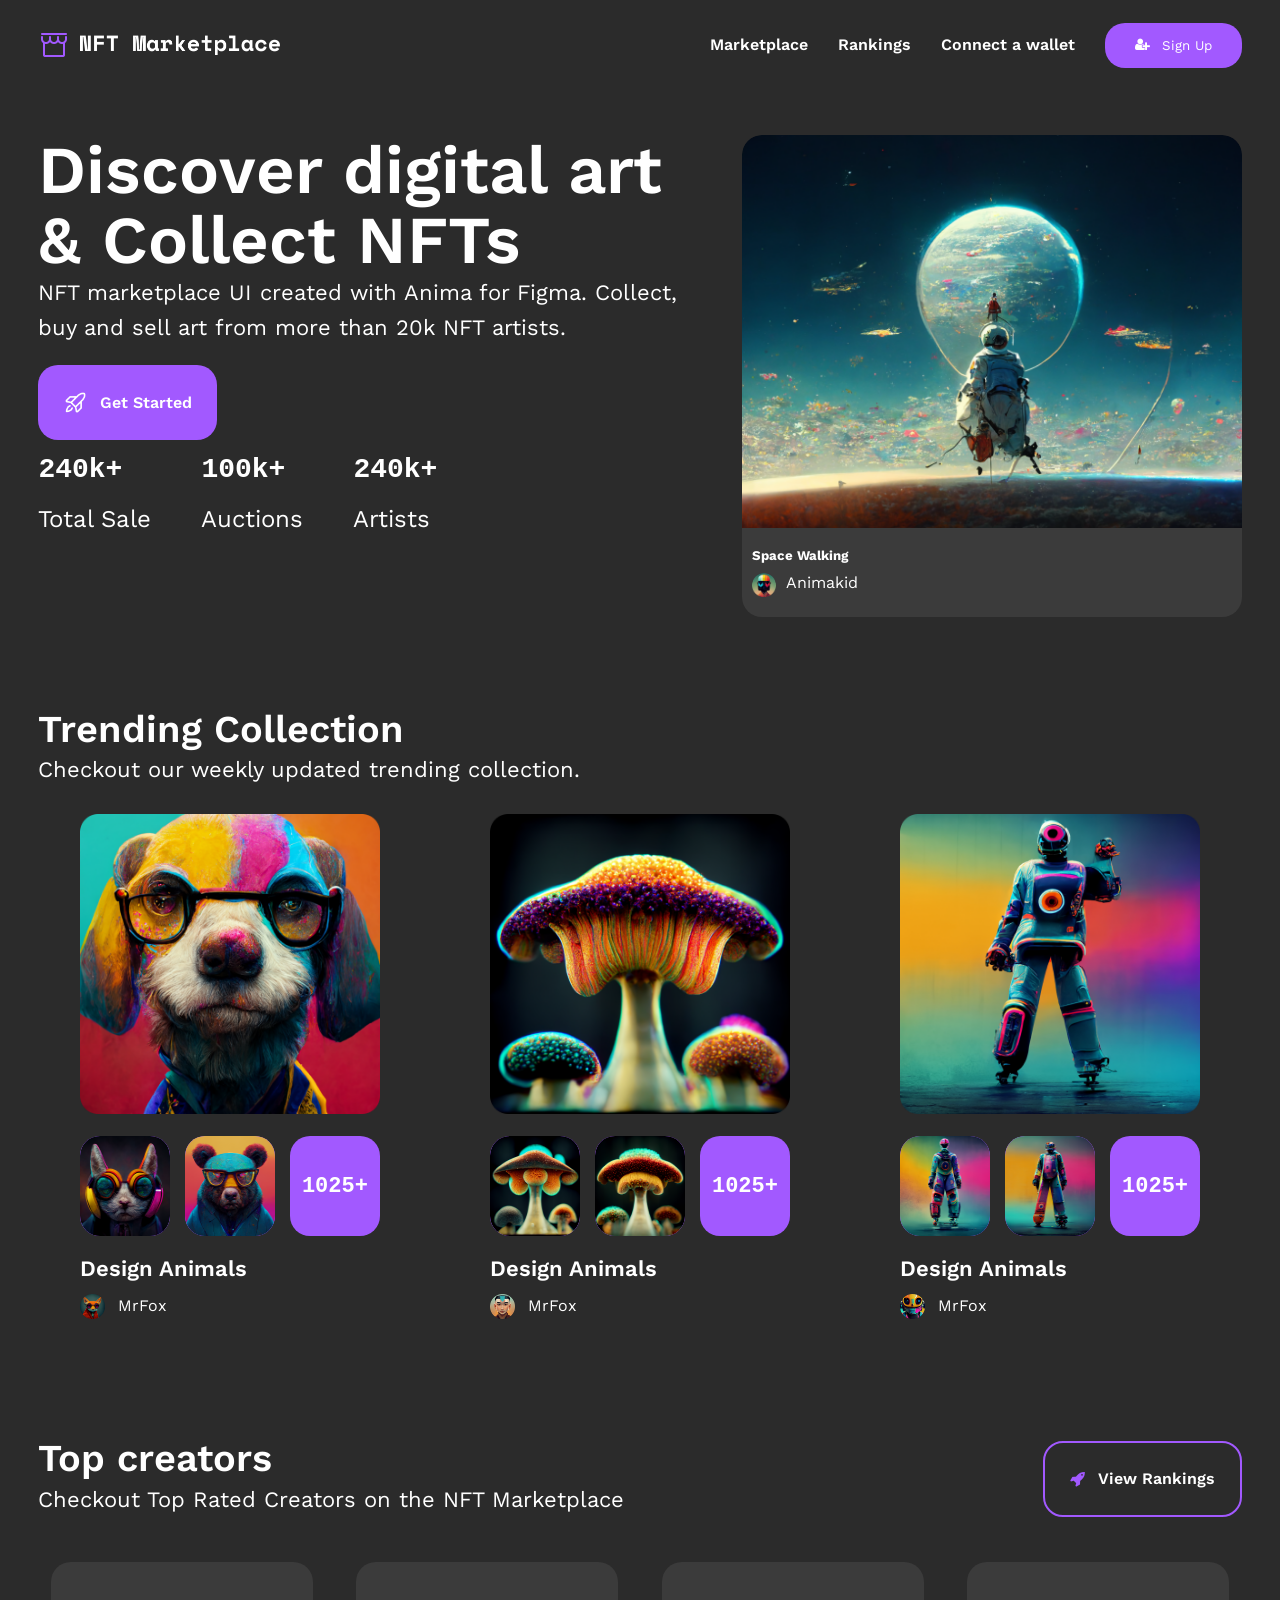
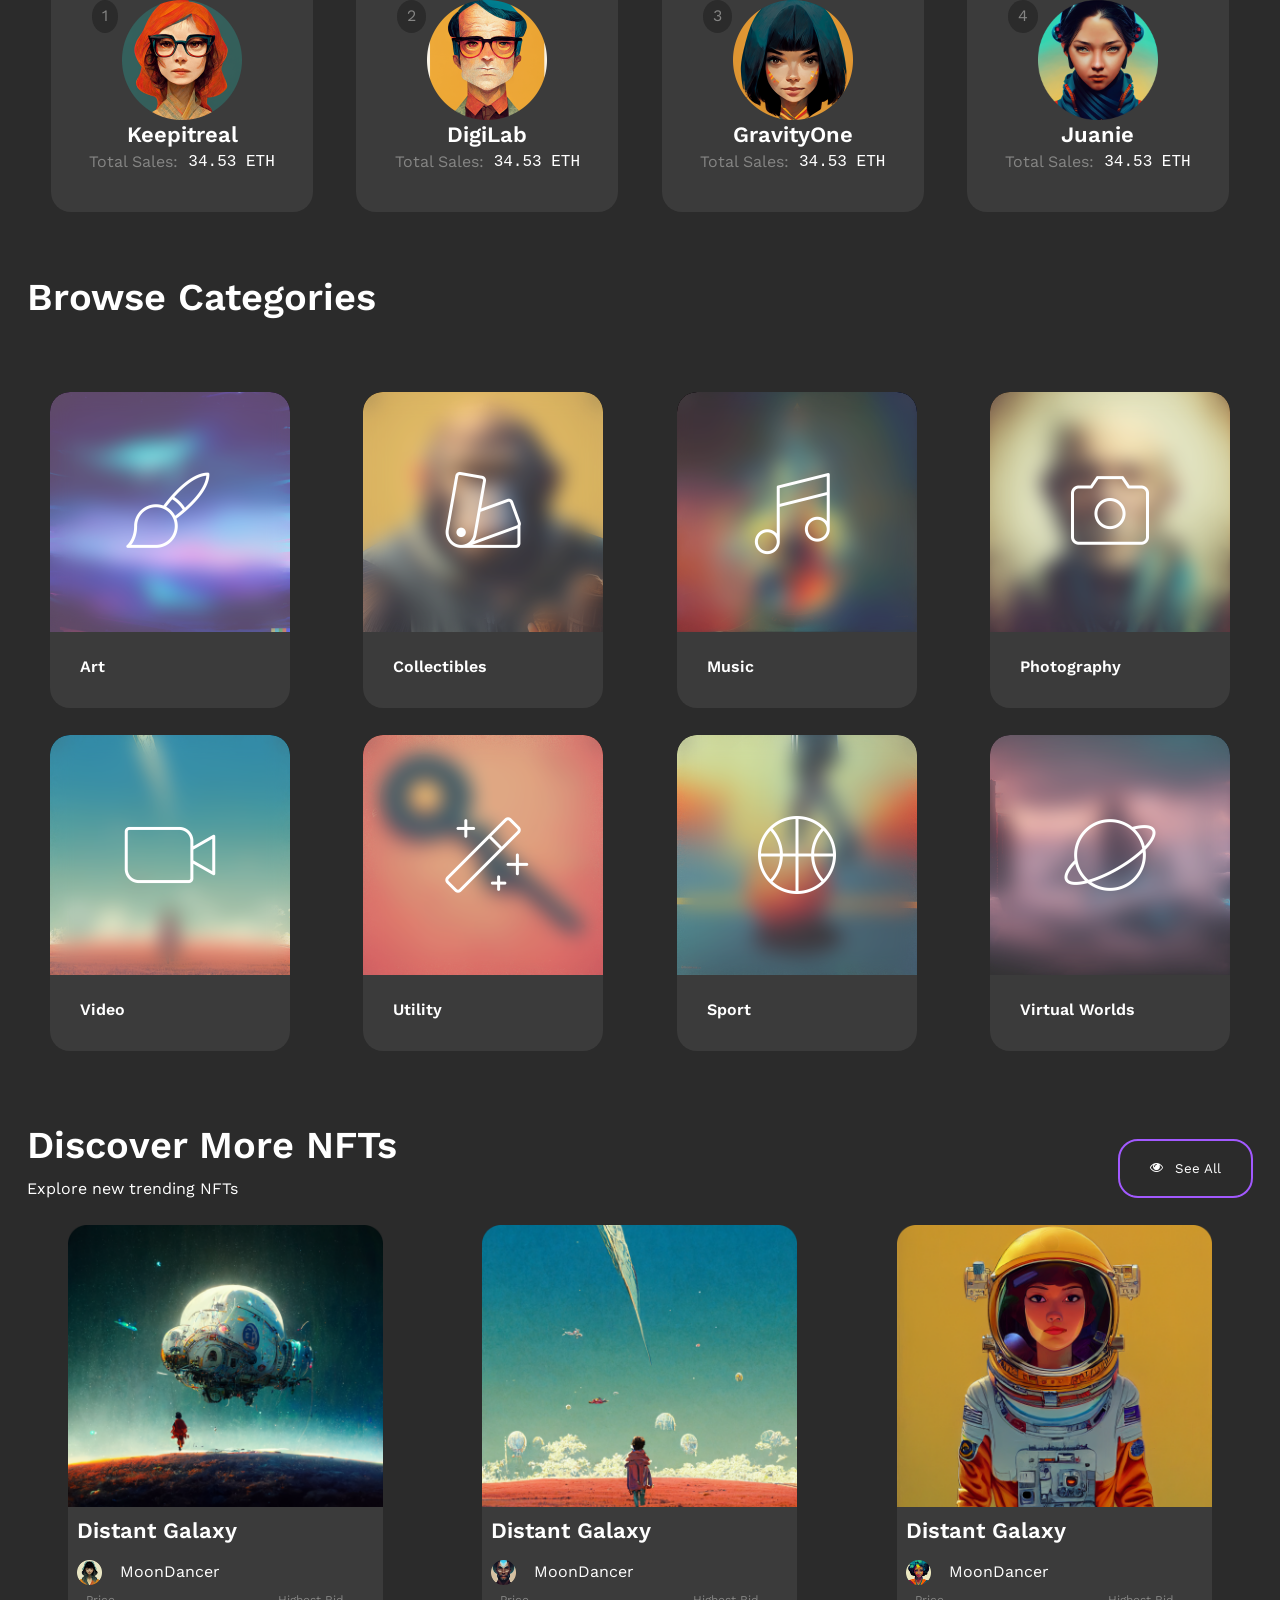
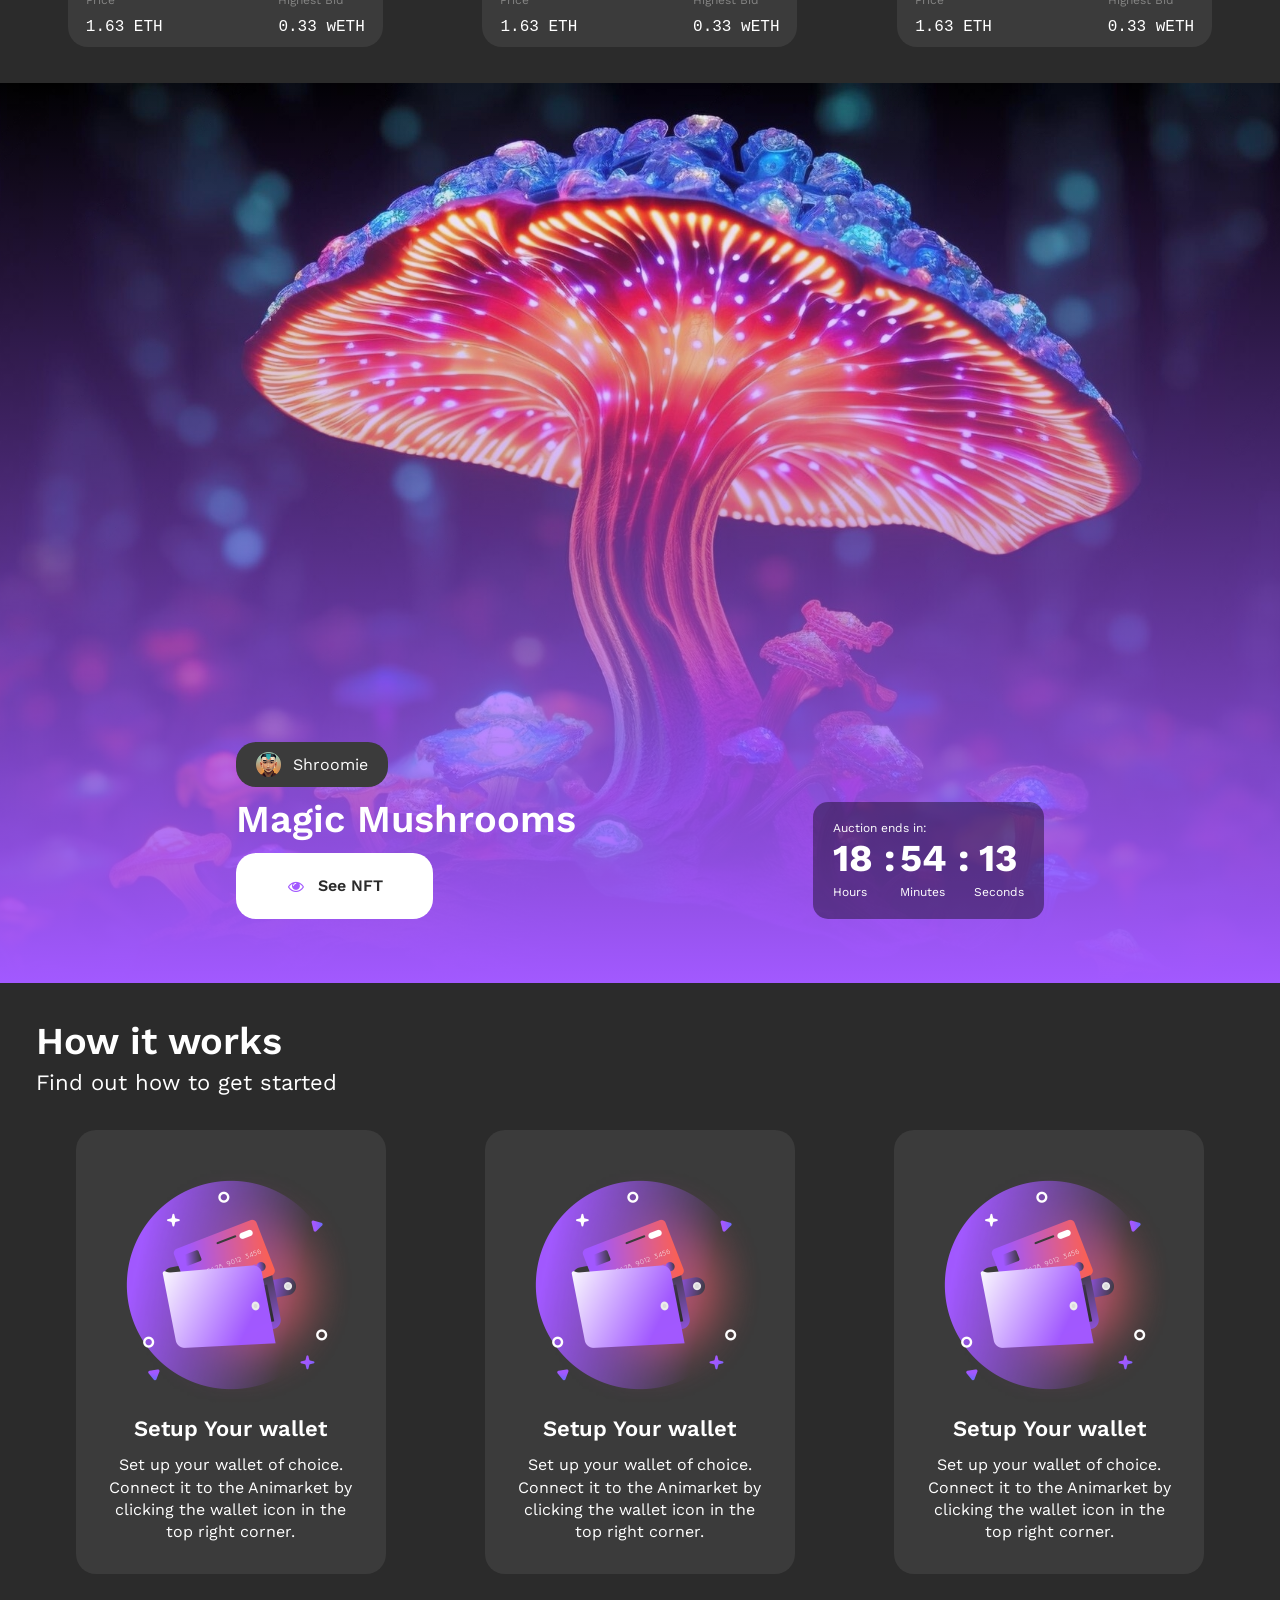
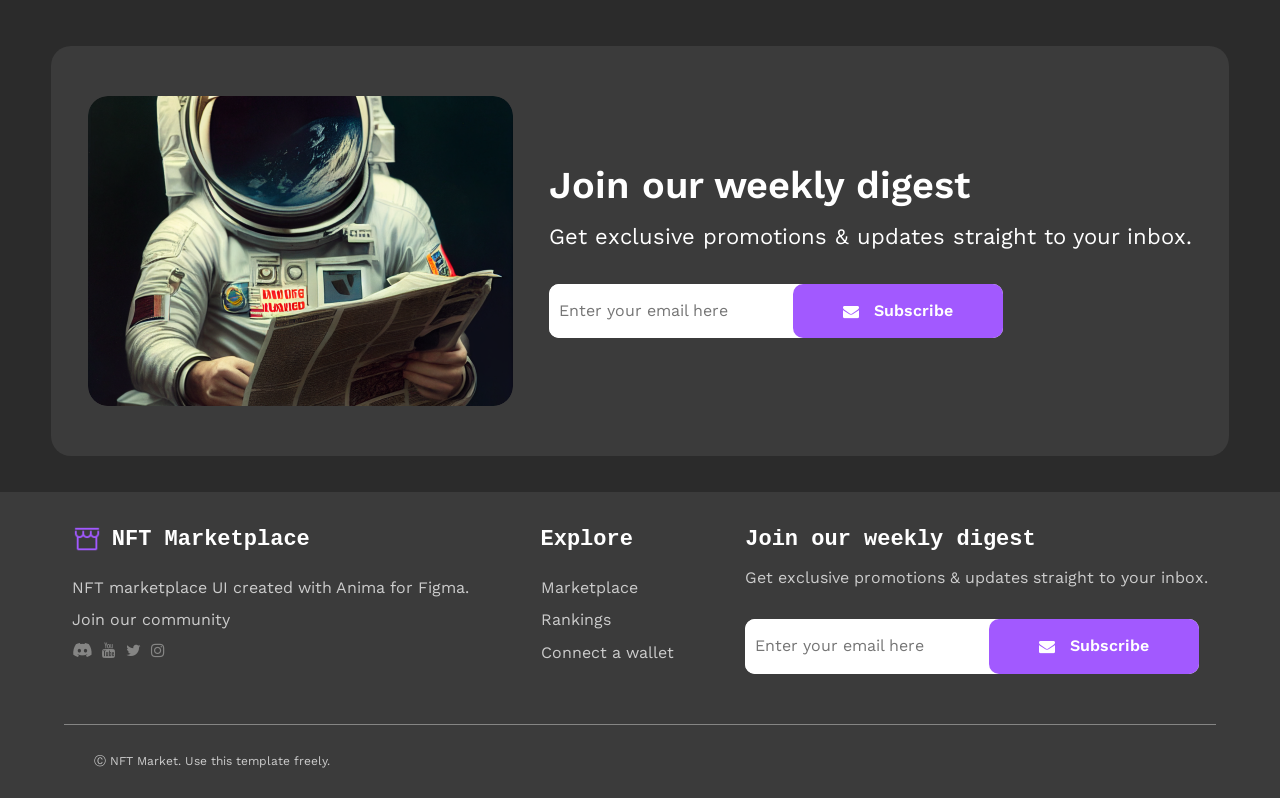
==== commit d86d9f59: "adv func" ====
--- a/index.html
+++ b/index.html
@@ -63,7 +63,13 @@
                 </div>
             </div>
             <div class="hs-highleted-NFT">
-                <img src="assets/spacewalking.png" alt="">
+                <img src="assets/spacewalking.png" alt="" onclick="playVideo()">
+
+                <video id="videoPlayer" src="assets/galaxy stock video.mp4" controls autoplay
+                    style="display: none; width: 560px; height: 315px; border-radius: 20px 20px 0 0;">
+                    Your browser does not support the video tag.
+                </video>
+
                 <div class="space-walking">
                     <h5>Space Walking</h5>
                     <div class="space-wal-person">
@@ -144,7 +150,8 @@
                 <p>Checkout Top Rated Creators on the NFT Marketplace</p>
             </div>
             <div class="top-cre-butn">
-                <button><i class="fa fa-rocket"></i> View Rankings</button>
+                <button id="viewRankingsButton" onclick="cardopenclose()"><i class="fa fa-rocket"></i> View
+                    Rankings</button>
             </div>
         </div>
         <div class="top-cre-body">
@@ -163,11 +170,11 @@
             </div>
             <div class="top-cre-body-card">
                 <div class="top-cre-body-card-noPerson">
-                    <h6>1</h6>
-                    <img src="assets/keeptrial.png" alt="">
-                </div>
-                <div class="top-cre-body-card-details">
-                    <h5>Keepitreal</h5>
+                    <h6>2</h6>
+                    <img src="assets/DigiLAb.png" alt="">
+                </div>
+                <div class="top-cre-body-card-details">
+                    <h5>DigiLab</h5>
                     <div class="top-cre-body-sales">
                         <p>Total Sales:</p>
                         <h6>34.53 ETH</h6>
@@ -176,11 +183,11 @@
             </div>
             <div class="top-cre-body-card">
                 <div class="top-cre-body-card-noPerson">
-                    <h6>1</h6>
-                    <img src="assets/keeptrial.png" alt="">
-                </div>
-                <div class="top-cre-body-card-details">
-                    <h5>Keepitreal</h5>
+                    <h6>3</h6>
+                    <img src="assets/GravityOne.png" alt="">
+                </div>
+                <div class="top-cre-body-card-details">
+                    <h5>GravityOne</h5>
                     <div class="top-cre-body-sales">
                         <p>Total Sales:</p>
                         <h6>34.53 ETH</h6>
@@ -189,115 +196,115 @@
             </div>
             <div class="top-cre-body-card">
                 <div class="top-cre-body-card-noPerson">
-                    <h6>1</h6>
-                    <img src="assets/keeptrial.png" alt="">
-                </div>
-                <div class="top-cre-body-card-details">
-                    <h5>Keepitreal</h5>
-                    <div class="top-cre-body-sales">
-                        <p>Total Sales:</p>
-                        <h6>34.53 ETH</h6>
-                    </div>
-                </div>
-            </div>
-            <div class="top-cre-body-card">
-                <div class="top-cre-body-card-noPerson">
-                    <h6>1</h6>
-                    <img src="assets/keeptrial.png" alt="">
-                </div>
-                <div class="top-cre-body-card-details">
-                    <h5>Keepitreal</h5>
-                    <div class="top-cre-body-sales">
-                        <p>Total Sales:</p>
-                        <h6>34.53 ETH</h6>
-                    </div>
-                </div>
-            </div>
-            <div class="top-cre-body-card">
-                <div class="top-cre-body-card-noPerson">
-                    <h6>1</h6>
-                    <img src="assets/keeptrial.png" alt="">
-                </div>
-                <div class="top-cre-body-card-details">
-                    <h5>Keepitreal</h5>
-                    <div class="top-cre-body-sales">
-                        <p>Total Sales:</p>
-                        <h6>34.53 ETH</h6>
-                    </div>
-                </div>
-            </div>
-            <div class="top-cre-body-card">
-                <div class="top-cre-body-card-noPerson">
-                    <h6>1</h6>
-                    <img src="assets/keeptrial.png" alt="">
-                </div>
-                <div class="top-cre-body-card-details">
-                    <h5>Keepitreal</h5>
-                    <div class="top-cre-body-sales">
-                        <p>Total Sales:</p>
-                        <h6>34.53 ETH</h6>
-                    </div>
-                </div>
-            </div>
-            <div class="top-cre-body-card">
-                <div class="top-cre-body-card-noPerson">
-                    <h6>1</h6>
-                    <img src="assets/keeptrial.png" alt="">
-                </div>
-                <div class="top-cre-body-card-details">
-                    <h5>Keepitreal</h5>
-                    <div class="top-cre-body-sales">
-                        <p>Total Sales:</p>
-                        <h6>34.53 ETH</h6>
-                    </div>
-                </div>
-            </div>
-            <div class="top-cre-body-card">
-                <div class="top-cre-body-card-noPerson">
-                    <h6>1</h6>
-                    <img src="assets/keeptrial.png" alt="">
-                </div>
-                <div class="top-cre-body-card-details">
-                    <h5>Keepitreal</h5>
-                    <div class="top-cre-body-sales">
-                        <p>Total Sales:</p>
-                        <h6>34.53 ETH</h6>
-                    </div>
-                </div>
-            </div>
-            <div class="top-cre-body-card">
-                <div class="top-cre-body-card-noPerson">
-                    <h6>1</h6>
-                    <img src="assets/keeptrial.png" alt="">
-                </div>
-                <div class="top-cre-body-card-details">
-                    <h5>Keepitreal</h5>
-                    <div class="top-cre-body-sales">
-                        <p>Total Sales:</p>
-                        <h6>34.53 ETH</h6>
-                    </div>
-                </div>
-            </div>
-            <div class="top-cre-body-card">
-                <div class="top-cre-body-card-noPerson">
-                    <h6>1</h6>
-                    <img src="assets/keeptrial.png" alt="">
-                </div>
-                <div class="top-cre-body-card-details">
-                    <h5>Keepitreal</h5>
-                    <div class="top-cre-body-sales">
-                        <p>Total Sales:</p>
-                        <h6>34.53 ETH</h6>
-                    </div>
-                </div>
-            </div>
-            <div class="top-cre-body-card">
-                <div class="top-cre-body-card-noPerson">
-                    <h6>1</h6>
-                    <img src="assets/keeptrial.png" alt="">
-                </div>
-                <div class="top-cre-body-card-details">
-                    <h5>Keepitreal</h5>
+                    <h6>4</h6>
+                    <img src="assets/Juanie.png" alt="">
+                </div>
+                <div class="top-cre-body-card-details">
+                    <h5>Juanie</h5>
+                    <div class="top-cre-body-sales">
+                        <p>Total Sales:</p>
+                        <h6>34.53 ETH</h6>
+                    </div>
+                </div>
+            </div>
+            <div class="top-cre-body-card hidden-card">
+                <div class="top-cre-body-card-noPerson">
+                    <h6>5</h6>
+                    <img src="assets/BlueWhale.png" alt="">
+                </div>
+                <div class="top-cre-body-card-details">
+                    <h5>BlueWhale</h5>
+                    <div class="top-cre-body-sales">
+                        <p>Total Sales:</p>
+                        <h6>34.53 ETH</h6>
+                    </div>
+                </div>
+            </div>
+            <div class="top-cre-body-card hidden-card">
+                <div class="top-cre-body-card-noPerson">
+                    <h6>6</h6>
+                    <img src="assets/mr fox.png" alt="">
+                </div>
+                <div class="top-cre-body-card-details">
+                    <h5>Mr Fox</h5>
+                    <div class="top-cre-body-sales">
+                        <p>Total Sales:</p>
+                        <h6>34.53 ETH</h6>
+                    </div>
+                </div>
+            </div>
+            <div class="top-cre-body-card hidden-card">
+                <div class="top-cre-body-card-noPerson">
+                    <h6>7</h6>
+                    <img src="assets/Shroomie.png" alt="">
+                </div>
+                <div class="top-cre-body-card-details">
+                    <h5>Shroomie</h5>
+                    <div class="top-cre-body-sales">
+                        <p>Total Sales:</p>
+                        <h6>34.53 ETH</h6>
+                    </div>
+                </div>
+            </div>
+            <div class="top-cre-body-card hidden-card">
+                <div class="top-cre-body-card-noPerson">
+                    <h6>8</h6>
+                    <img src="assets/robotica.png" alt="">
+                </div>
+                <div class="top-cre-body-card-details">
+                    <h5>robotica</h5>
+                    <div class="top-cre-body-sales">
+                        <p>Total Sales:</p>
+                        <h6>34.53 ETH</h6>
+                    </div>
+                </div>
+            </div>
+            <div class="top-cre-body-card hidden-card">
+                <div class="top-cre-body-card-noPerson">
+                    <h6>9</h6>
+                    <img src="assets/RustyRobot.png" alt="">
+                </div>
+                <div class="top-cre-body-card-details">
+                    <h5>RustyRobot</h5>
+                    <div class="top-cre-body-sales">
+                        <p>Total Sales:</p>
+                        <h6>34.53 ETH</h6>
+                    </div>
+                </div>
+            </div>
+            <div class="top-cre-body-card hidden-card">
+                <div class="top-cre-body-card-noPerson">
+                    <h6>10</h6>
+                    <img src="assets/animakid.png" alt="">
+                </div>
+                <div class="top-cre-body-card-details">
+                    <h5>animakid</h5>
+                    <div class="top-cre-body-sales">
+                        <p>Total Sales:</p>
+                        <h6>34.53 ETH</h6>
+                    </div>
+                </div>
+            </div>
+            <div class="top-cre-body-card hidden-card">
+                <div class="top-cre-body-card-noPerson">
+                    <h6>11</h6>
+                    <img src="assets/Dotgu.png" alt="">
+                </div>
+                <div class="top-cre-body-card-details">
+                    <h5>Dotgu</h5>
+                    <div class="top-cre-body-sales">
+                        <p>Total Sales:</p>
+                        <h6>34.53 ETH</h6>
+                    </div>
+                </div>
+            </div>
+            <div class="top-cre-body-card hidden-card">
+                <div class="top-cre-body-card-noPerson">
+                    <h6>12</h6>
+                    <img src="assets/Ghiblier.png" alt="">
+                </div>
+                <div class="top-cre-body-card-details">
+                    <h5>Ghiblier</h5>
                     <div class="top-cre-body-sales">
                         <p>Total Sales:</p>
                         <h6>34.53 ETH</h6>
--- a/style.css
+++ b/style.css
@@ -60,9 +60,6 @@
     text-align: center;
 }
 
-/* .fa {
-    background: #A259FF;
-} */
 
 .fa-user-plus {}
 
@@ -184,6 +181,7 @@
 .hs-highleted-NFT {
     display: flex;
     flex-direction: column;
+    cursor: pointer;
 }
 
 .hs-highleted-NFT img {
@@ -289,7 +287,31 @@
 
 .tc-card-parent img {
     width: 300px;
-}
+    cursor: pointer;
+}
+
+/* CSS to expand the body or another container */
+/* Styling for the expanded image */
+.fullscreen-image {
+    position: fixed;
+    top: 0;
+    left: 0;
+    width: 100%;
+    height: 100%;
+    background-color: rgba(0, 0, 0, 0.8);
+    display: none;
+    justify-content: center;
+    align-items: center;
+}
+
+.fullscreen-image img {
+    max-width: 90%;
+    max-height: 90%;
+    object-fit: contain;
+    border-radius: 50%;
+    cursor: pointer;
+}
+
 
 .tc-card-parent-styles {
     display: flex;
@@ -347,7 +369,7 @@
 .top-creators {
     display: flex;
     flex-direction: column;
-    padding: 0 3%;
+    padding: 3vh 3%;
     gap: 5vh;
 }
 
@@ -356,6 +378,13 @@
     align-items: flex-end;
     justify-content: space-between;
     flex-wrap: wrap;
+}
+
+@media(max-width:825px) {
+    .top-cre-head {
+        justify-content: center;
+        gap: 20px;
+    }
 }
 
 .top-cre-heading {}
@@ -390,7 +419,7 @@
     display: flex;
     gap: 1vw;
     align-items: center;
-    /* justify-content: space-evenly; */
+    cursor: pointer;
 }
 
 .top-cre-butn .fa {
@@ -471,6 +500,10 @@
     line-height: 22.4px;
 }
 
+.hidden-card {
+    display: none;
+}
+
 @media (max-width:859px) {
     .top-cre-body-card-noPerson h6 {
         position: absolute;
@@ -503,7 +536,7 @@
     padding: 4vh 3vh;
     display: flex;
     flex-direction: column;
-    gap: 3vh;
+    gap: 8vh;
 }
 
 .brse-cate-head {}
@@ -519,43 +552,45 @@
     justify-content: space-around;
     align-items: center;
     flex-wrap: wrap;
-    gap: 2vh;
+    gap: 3vh;
 }
 
 .brse-cate-body-card {
-    width: fit-content;
-}
+    width: min-content;
+}
+
 .brwcatecard-upper.art-card {
-    background-image: url('assets/art-background.png');
+    background-image: url(assets/art-background.png);
 }
 
 .brwcatecard-upper.collectibles-card {
-    background-image: url('assets/collectibles-background.png');
+    background-image: url(assets/collectibles-background.png);
 }
 
 .brwcatecard-upper.music-card {
-    background-image: url('assets/music-background.png');
+    background-image: url(assets/music-background.png);
 }
 
 .brwcatecard-upper.photography-card {
-    background-image: url('assets/photography-background.png');
+    background-image: url(assets/photography-background.png);
 }
 
 .brwcatecard-upper.video-card {
-    background-image: url('assets/video-background.png');
+    background-image: url(assets/video-background.png);
 }
 
 .brwcatecard-upper.utility-card {
-    background-image: url('assets/utility-background.png');
+    background-image: url(assets/utility-background.png);
 }
 
 .brwcatecard-upper.sport-card {
-    background-image: url('assets/sport-background.png');
+    background-image: url(assets/sport-background.png);
 }
 
 .brwcatecard-upper.virtual-worlds-card {
-    background-image: url('assets/virtual-worlds-background.png');
-}
+    background-image: url(assets/virtual-worlds-background.png);
+}
+
 .brwcatecard-upper {
     width: 240px;
     height: 240px;
@@ -598,7 +633,7 @@
 .brwcatecard-lower {}
 
 .brwcatecard-lower h5 {
-    font-size: 22px;
+    font-size: 1rem;
     font-weight: 600;
     line-height: 30.8px;
     padding: 20px 30px 25px 30px;
@@ -710,12 +745,11 @@
 
 .DiscoverMorNFTs-card-info {
     display: flex;
-    flex-direction: column;
     gap: 1vh;
     padding: 1vh 1vh;
     background-color: #3B3B3B;
     border-radius: 0 0 20px 20px;
-
+    flex-direction: column;
 }
 
 .Discover-card-info-head {
@@ -1127,6 +1161,13 @@
     padding: 30px 0;
 }
 
+@media(max-width:530px) {
+    .footerupper {
+        justify-content: flex-start;
+        gap: 20px;
+    }
+}
+
 .connectpage {
     display: flex;
     flex-direction: column;
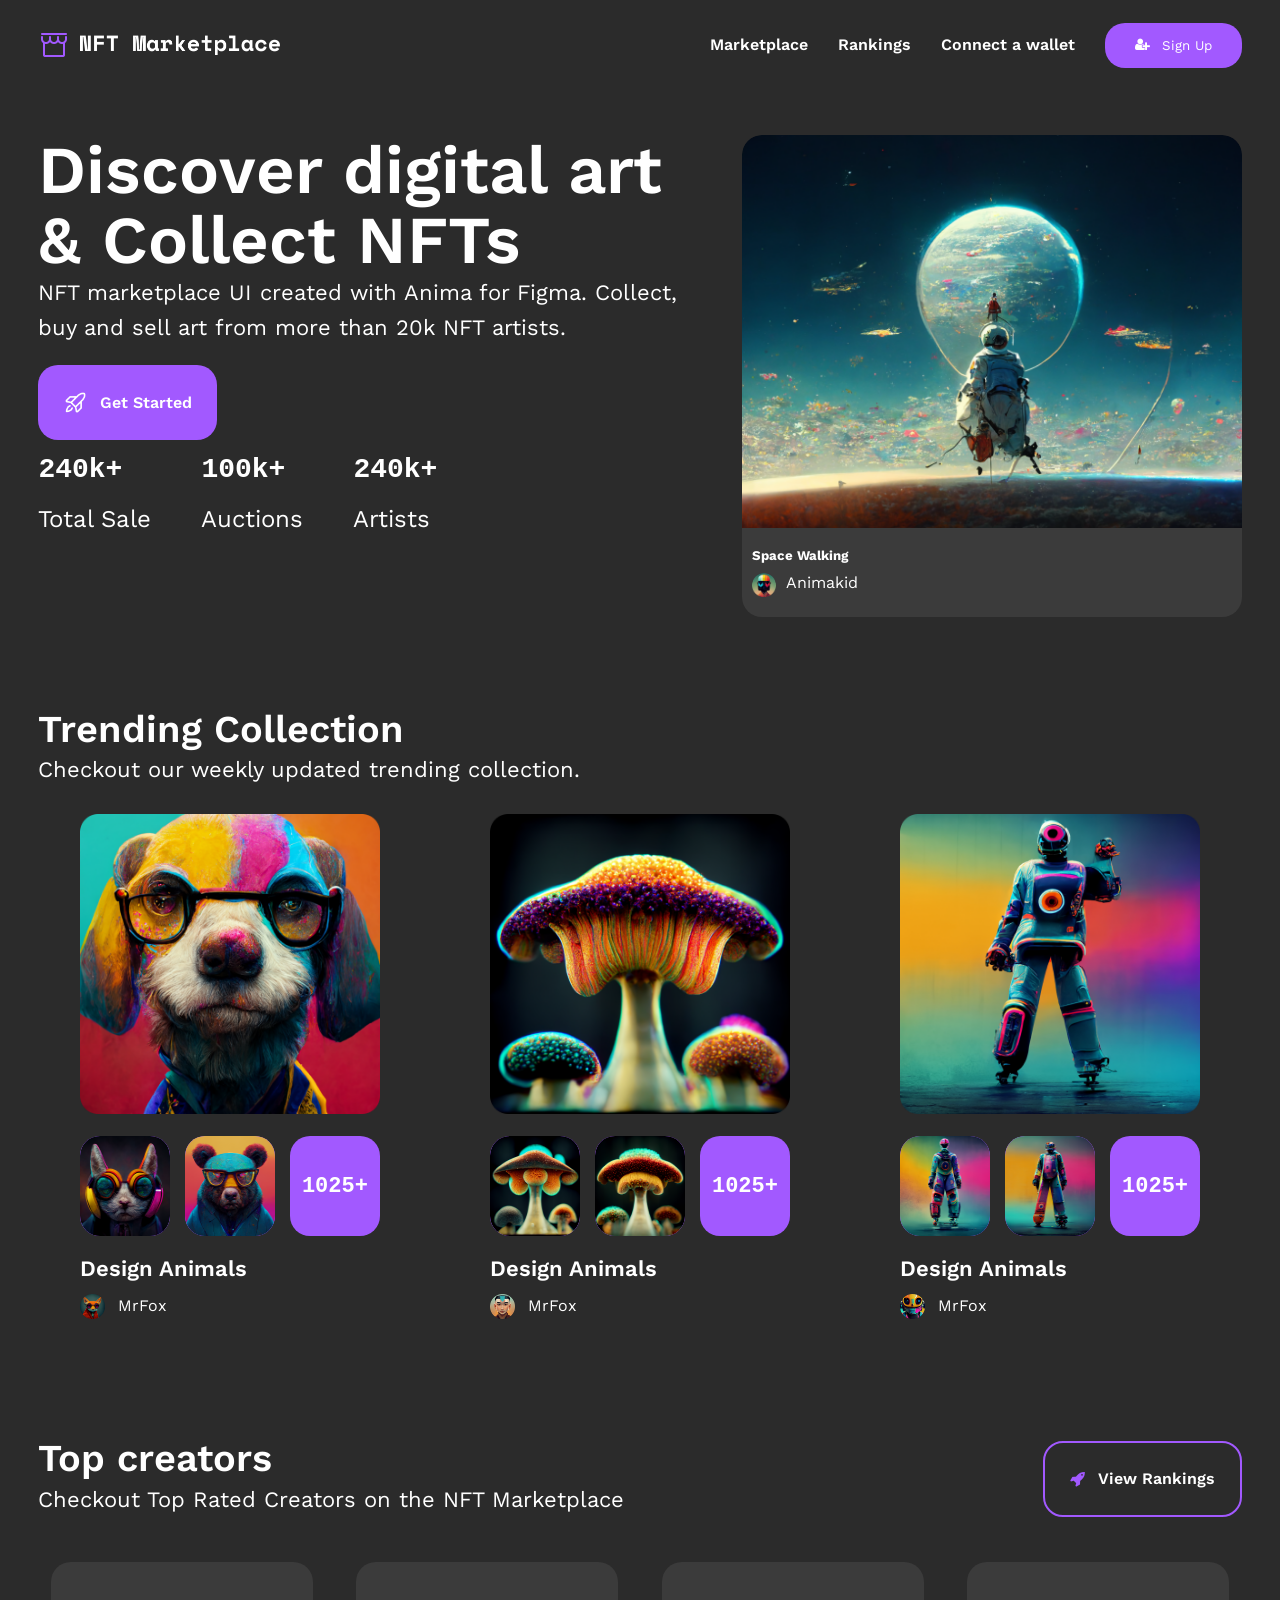
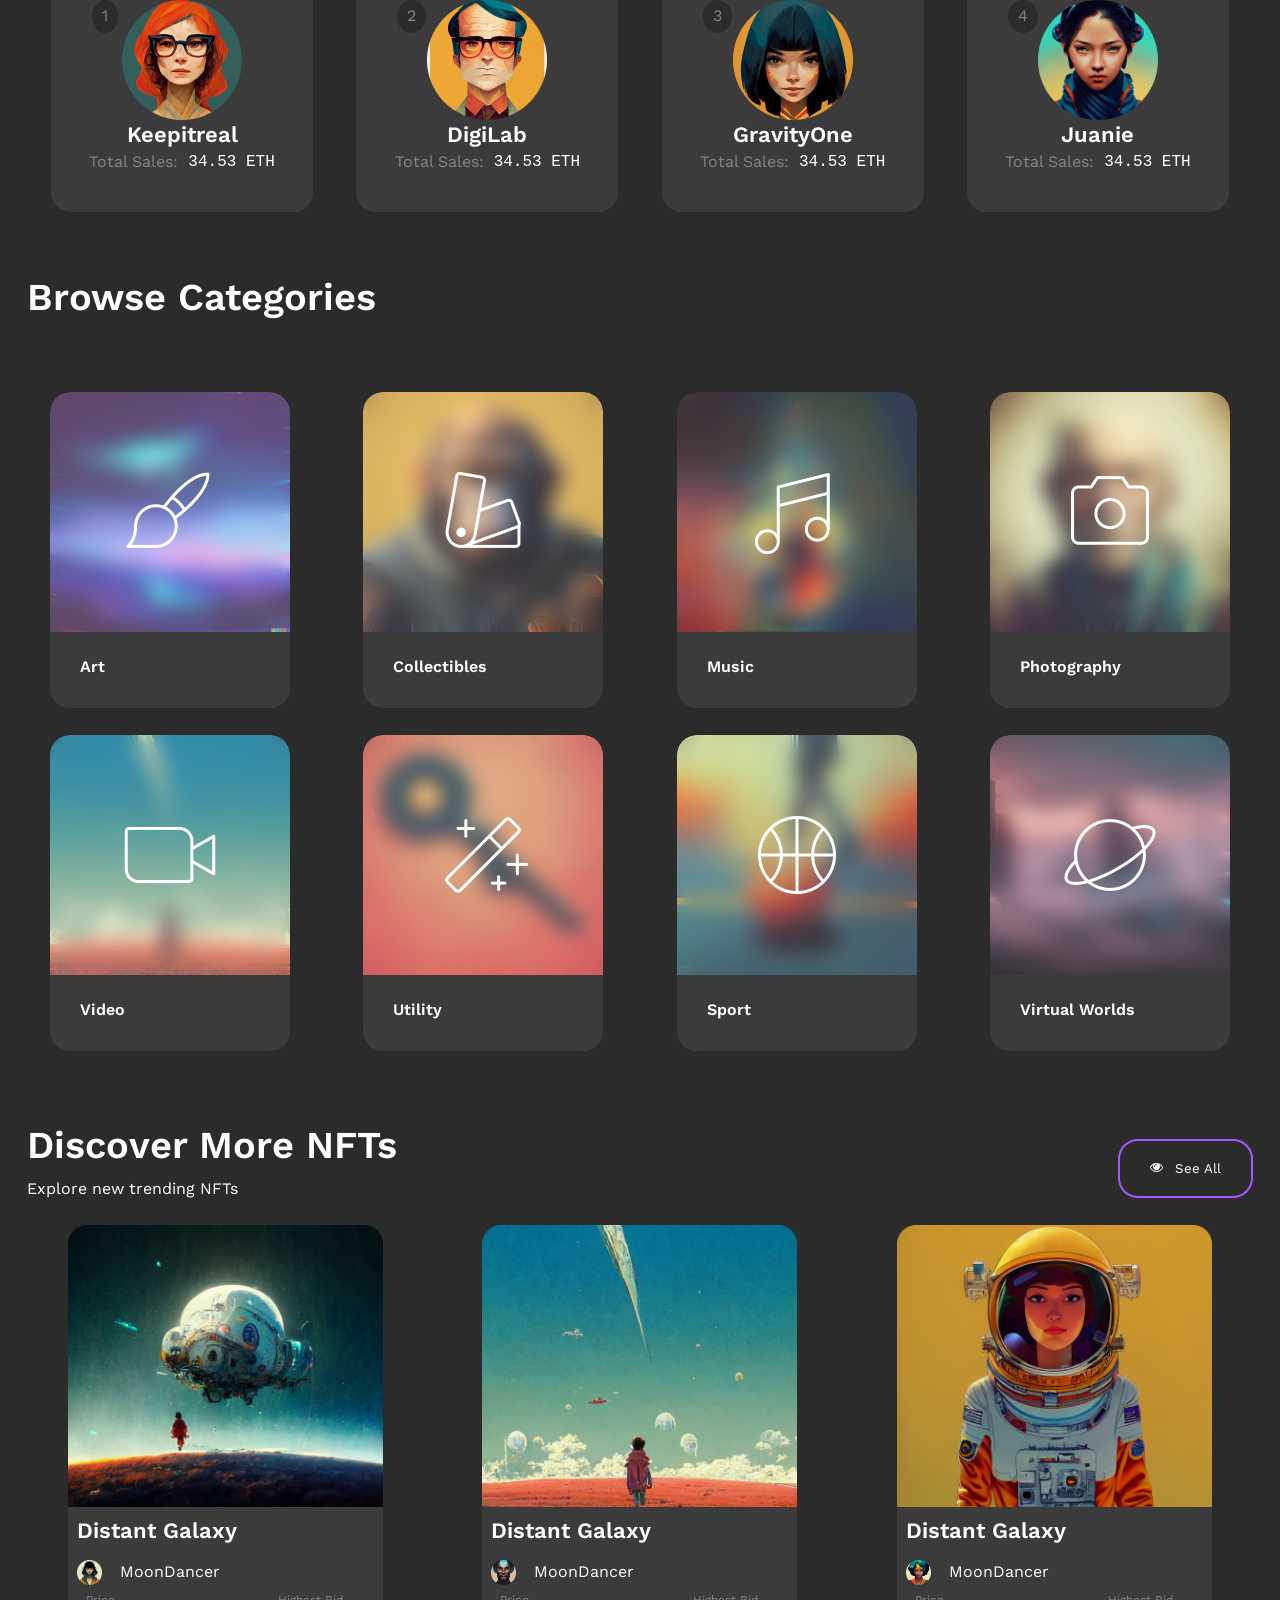
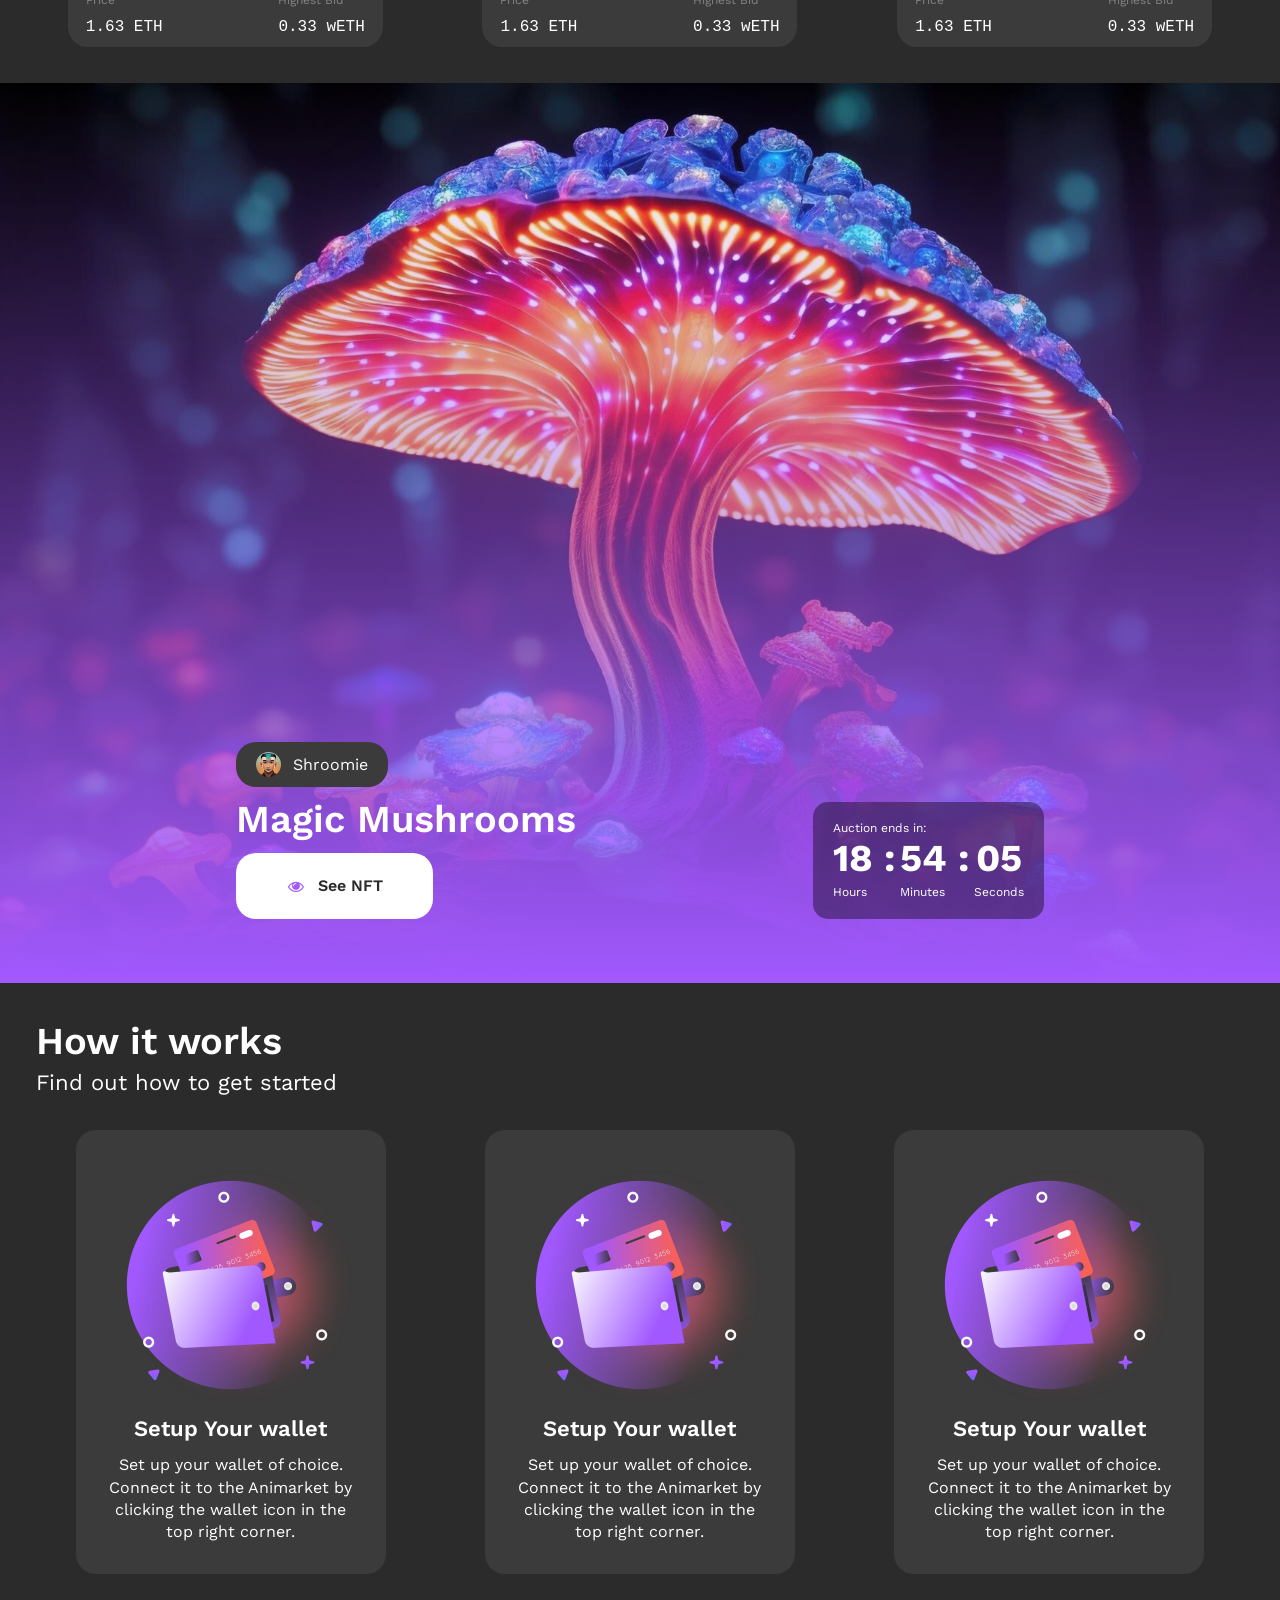
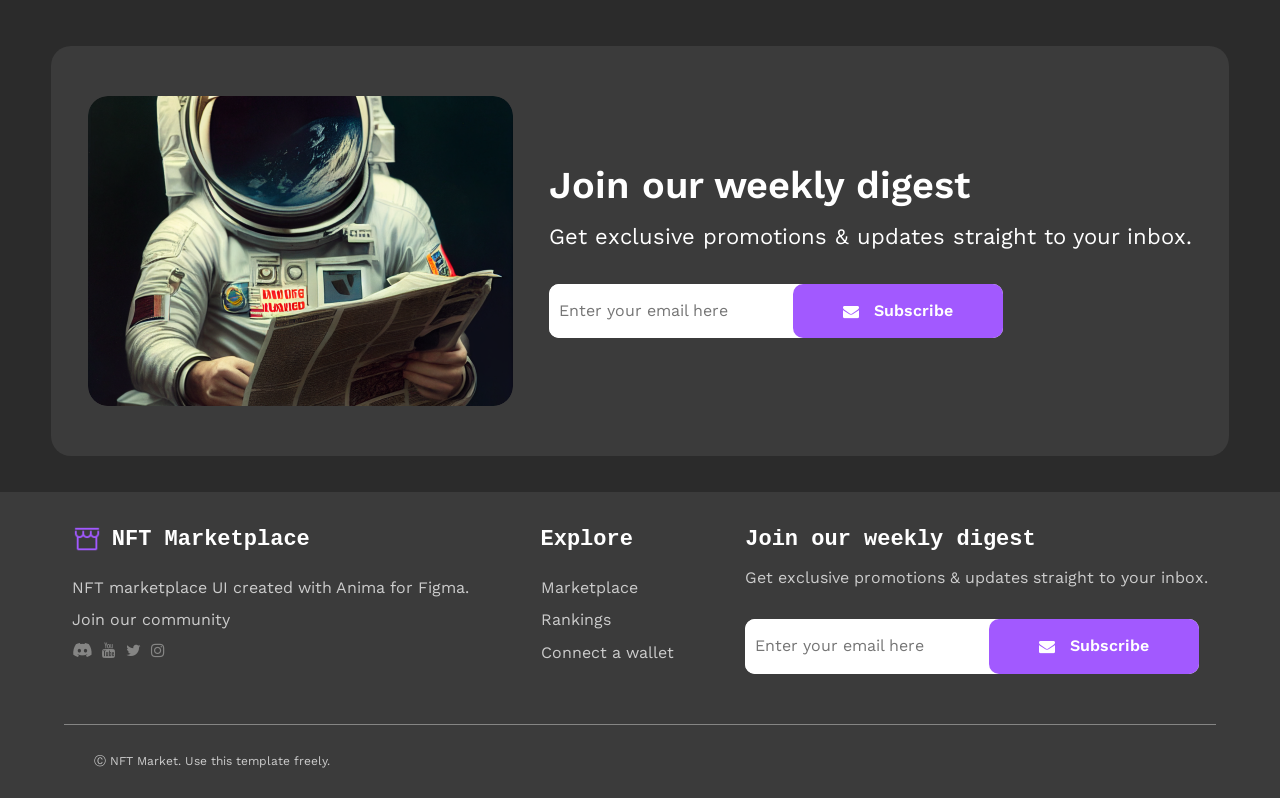
==== commit 5cd67a8d: "sign - up" ====
--- a/index.html
+++ b/index.html
@@ -27,10 +27,10 @@
                 <a href="">Marketplace</a>
                 <a href="">Rankings</a>
                 <a href="">Connect a wallet</a>
-                <button><i class="fa fa-user-plus"></i> Sign Up</button>
-            </div>
-
-            <div class="hamburger" onclick="toggleMenu(this)">
+                <button id="signup-button"><i class="fa fa-user-plus"></i> Sign Up</button>
+            </div>
+
+            <div class="hamburger" onclick="toggleMenu()">
                 <h2>☰</h2>
             </div>
 
@@ -65,8 +65,7 @@
             <div class="hs-highleted-NFT">
                 <img src="assets/spacewalking.png" alt="" onclick="playVideo()">
 
-                <video id="videoPlayer" src="assets/galaxy stock video.mp4" controls autoplay
-                    style="display: none; width: 560px; height: 315px; border-radius: 20px 20px 0 0;">
+                <video id="videoPlayer" src="assets/galaxy stock video.mp4" controls autoplay>
                     Your browser does not support the video tag.
                 </video>
 
@@ -78,6 +77,18 @@
                     </div>
                 </div>
             </div>
+        </div>
+        <div id="overlay" class="overlay"></div>
+
+        <div id="popup" class="popup">
+            <span class="close" onclick="closePopup()">×</span>
+            <form id="signup-form">
+                <h2>Sign Up</h2>
+                <input type="text" id="name" name="name" placeholder="Name" required>
+                <input type="email" id="email" name="email" placeholder="Email" required>
+                <input type="password" id="password" name="password" placeholder="Password" required>
+                <button type="submit">Submit</button>
+            </form>
         </div>
     </section>
 
--- a/style.css
+++ b/style.css
@@ -72,6 +72,7 @@
     gap: 12px;
     border-radius: 20px;
     background: #A259FF;
+    cursor: pointer;
 }
 
 .hamburger {
@@ -91,7 +92,22 @@
 
     .navbar-right {
         display: none;
-    }
+        flex-direction: column;
+        position: absolute;
+        top: 10vh;
+        left: 0;
+        background-image: url(assets/U3qYN8S0j3bpK.webp);
+        width: 100%;
+        height: 100vh;
+        justify-content: center;
+        background-position: center;
+        background-repeat: no-repeat;
+        background-size: cover;
+    }
+
+    /* .navbar-right.active {
+        transform: translateX(0);
+    } */
 }
 
 .hero-section {
@@ -101,7 +117,6 @@
     align-items: flex-start;
     padding: 0 3%;
     gap: 20px;
-    /* flex-wrap: wrap; */
 }
 
 .hs-text-butns {
@@ -189,6 +204,12 @@
     border-radius: 20px 20px 0 0;
 }
 
+.hs-highleted-NFT video {
+    display: none;
+    width: 500px;
+    border-radius: 20px 20px 0 0;
+}
+
 .space-walking {
     padding: 20px 10px;
     background: #3B3B3B;
@@ -221,7 +242,8 @@
         align-items: center;
     }
 
-    .hs-highleted-NFT img {
+    .hs-highleted-NFT img,
+    .hs-highleted-NFT video {
         width: 90%;
     }
 
@@ -243,6 +265,72 @@
         justify-content: center;
         margin: 0 auto;
     }
+}
+
+/* .............signup-form........... */
+.popup {
+    display: none;
+    position: fixed;
+    left: 50%;
+    top: 50%;
+    transform: translate(-50%, -50%);
+    border: 1px solid #ccc;
+    background-color: #fff;
+    box-shadow: 0px 0px 10px rgba(0, 0, 0, 0.1);
+    padding: 20px;
+    z-index: 1000;
+    width: -webkit-fill-available;
+    height: -webkit-fill-available;
+}
+
+.popup form {
+    display: flex;
+    flex-direction: column;
+    width: -webkit-fill-available;
+    height: -webkit-fill-available;
+    justify-content: space-around;
+}
+
+.popup form input {
+    margin-bottom: 10px;
+    padding: 8px;
+    border: 1px solid #ccc;
+    color: black;
+    border-radius: 15px;
+}
+
+.popup form button {
+    padding: 10px;
+    background-color: #28a745;
+    color: white;
+    border: none;
+    cursor: pointer;
+    border-radius: 15px;
+}
+
+.popup .close {
+    cursor: pointer;
+    color: black;
+    position: absolute;
+    top: 10px;
+    right: 10px;
+    font-size: 50px;
+}
+
+.popup h2 {
+    color: #2B2B2B;
+    text-align: center;
+}
+
+.overlay {
+    display: none;
+    position: fixed;
+    top: 0;
+    left: 0;
+    width: 100%;
+    height: 100%;
+    background-color: rgba(0, 0, 0, 0.5);
+    z-index: 500;
 }
 
 /* tending section */
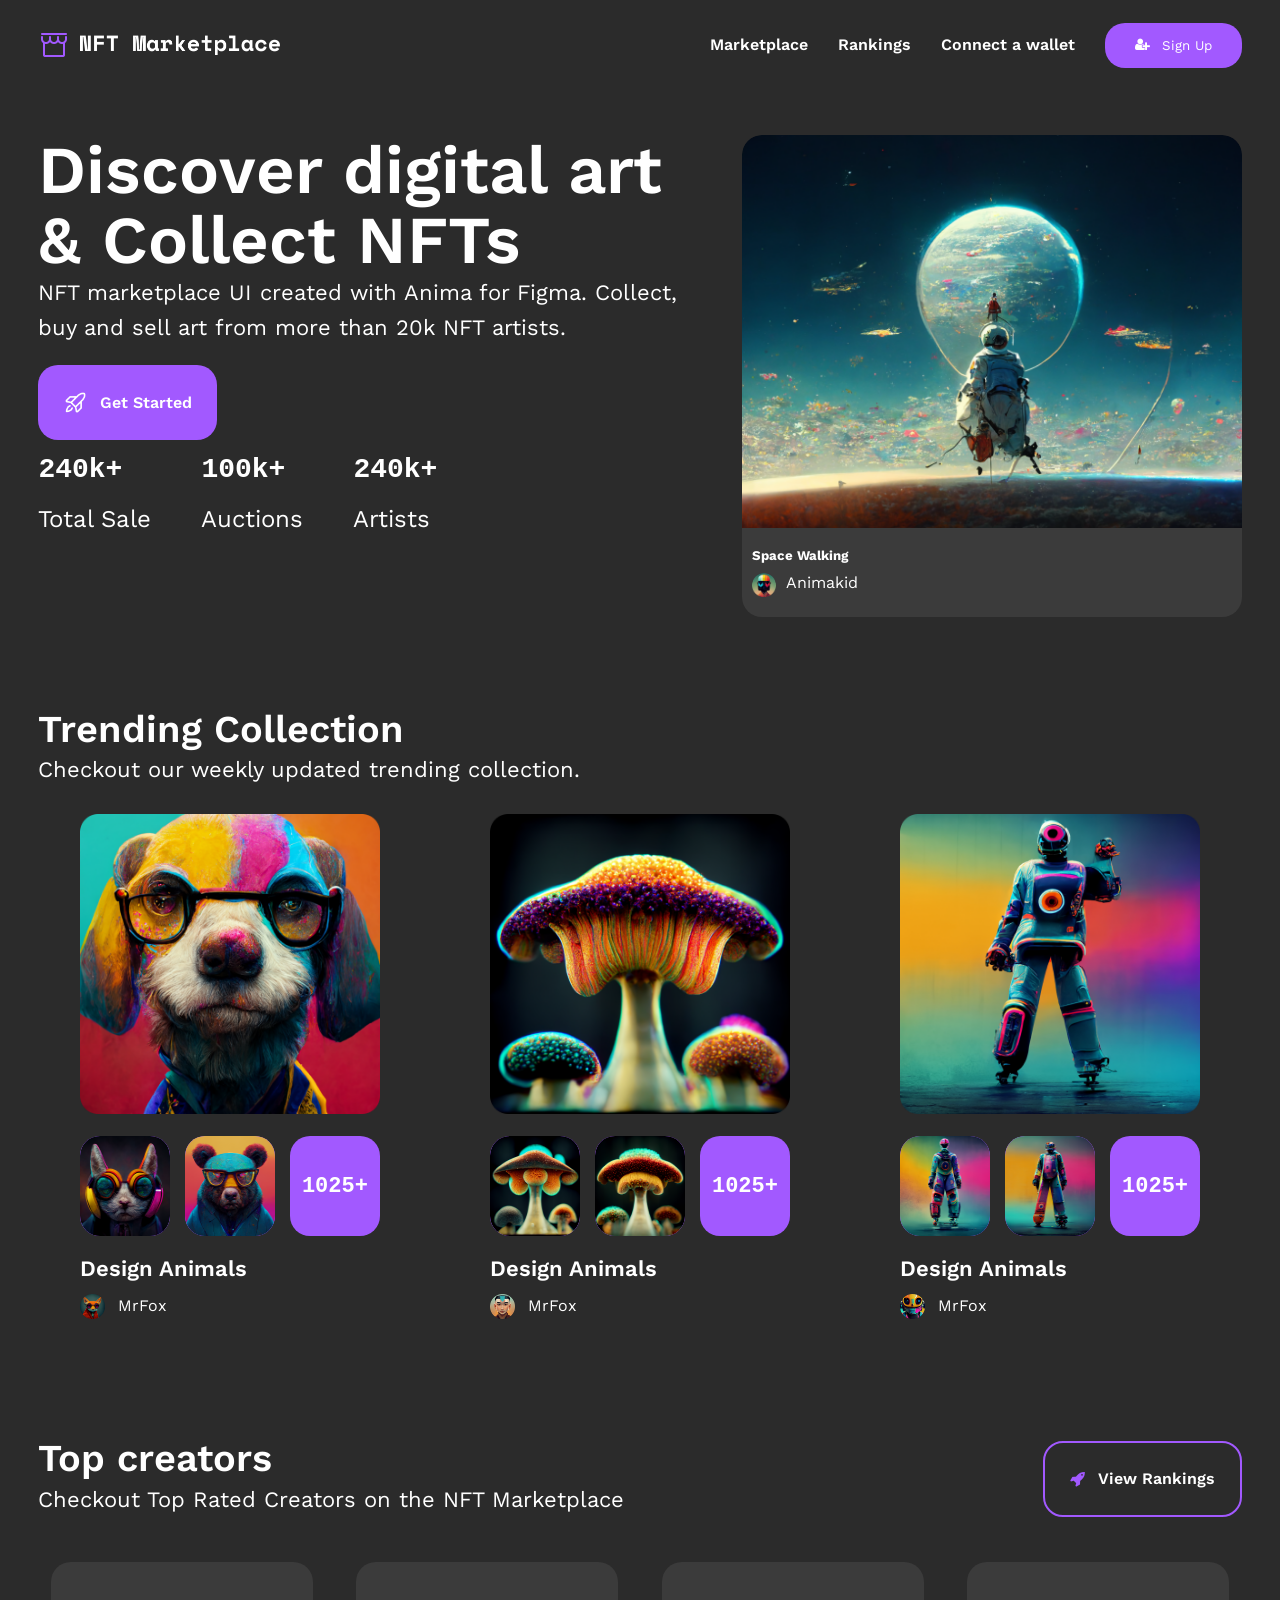
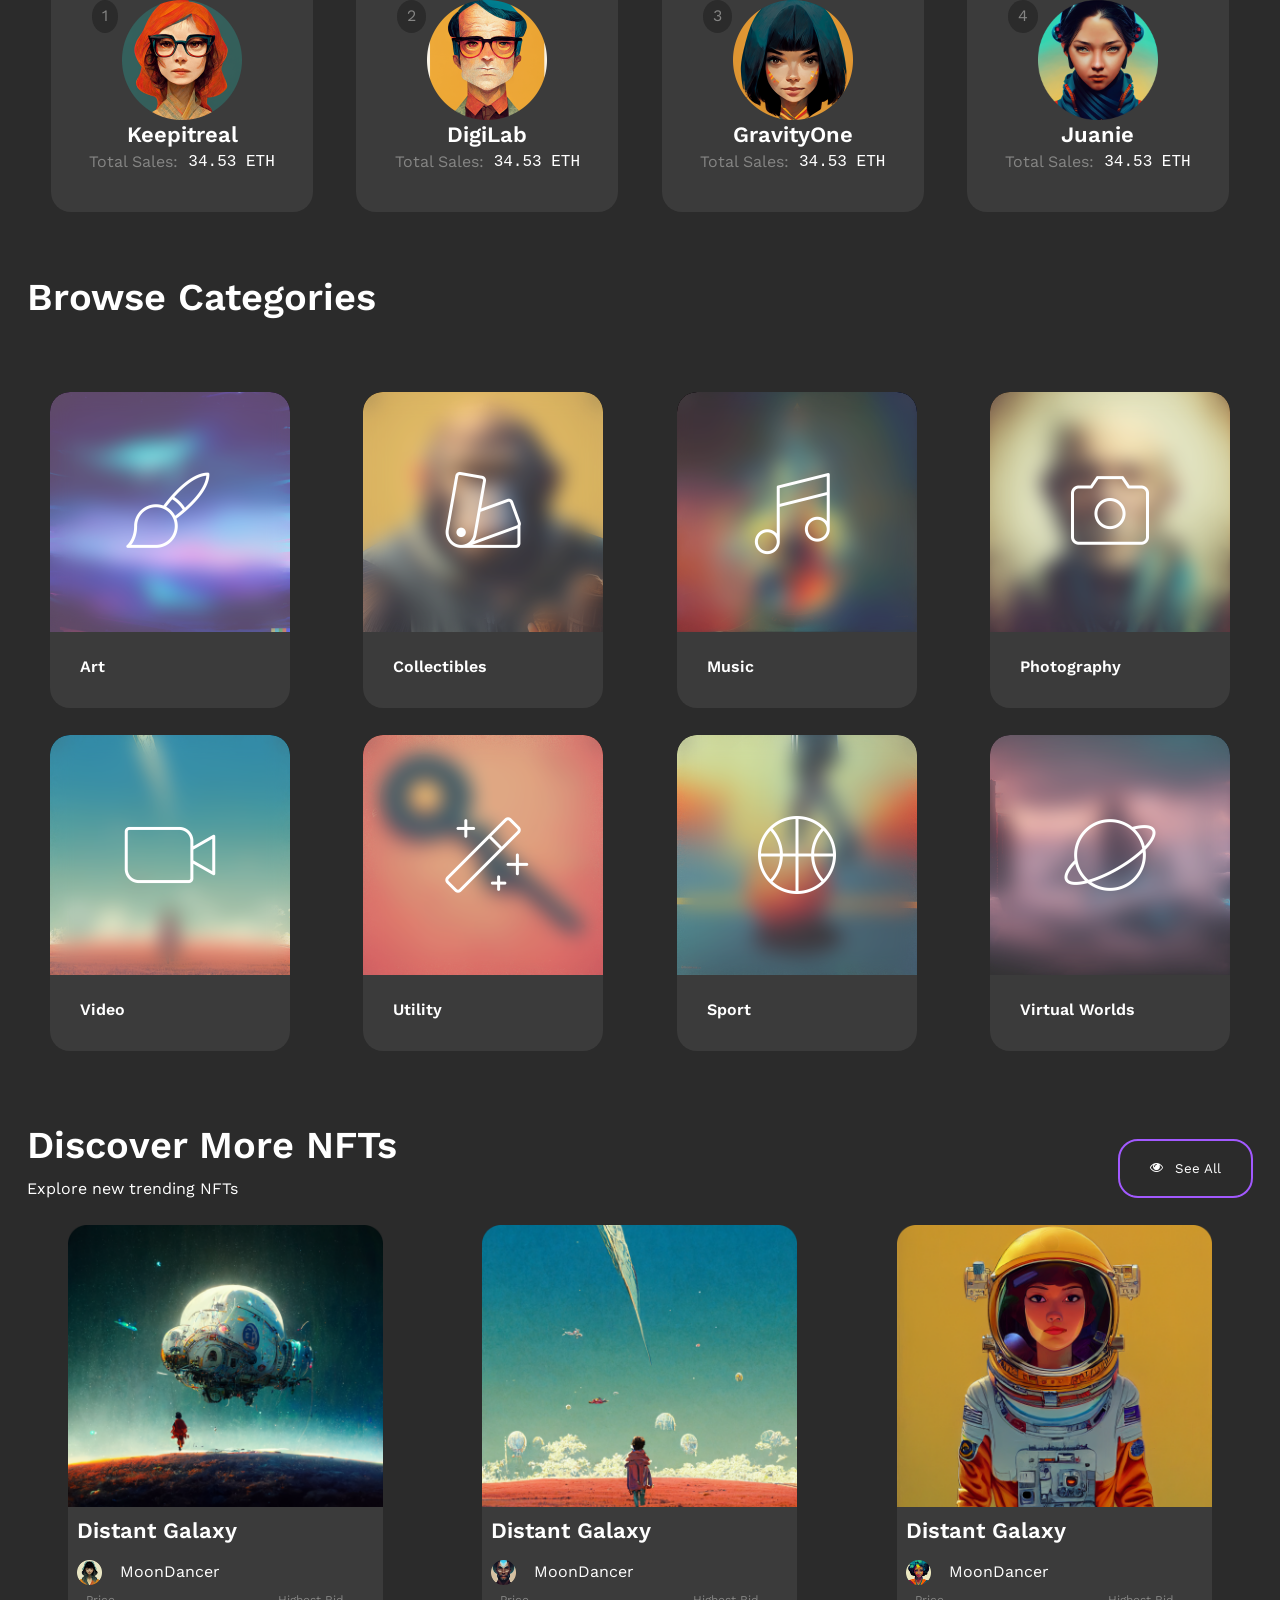
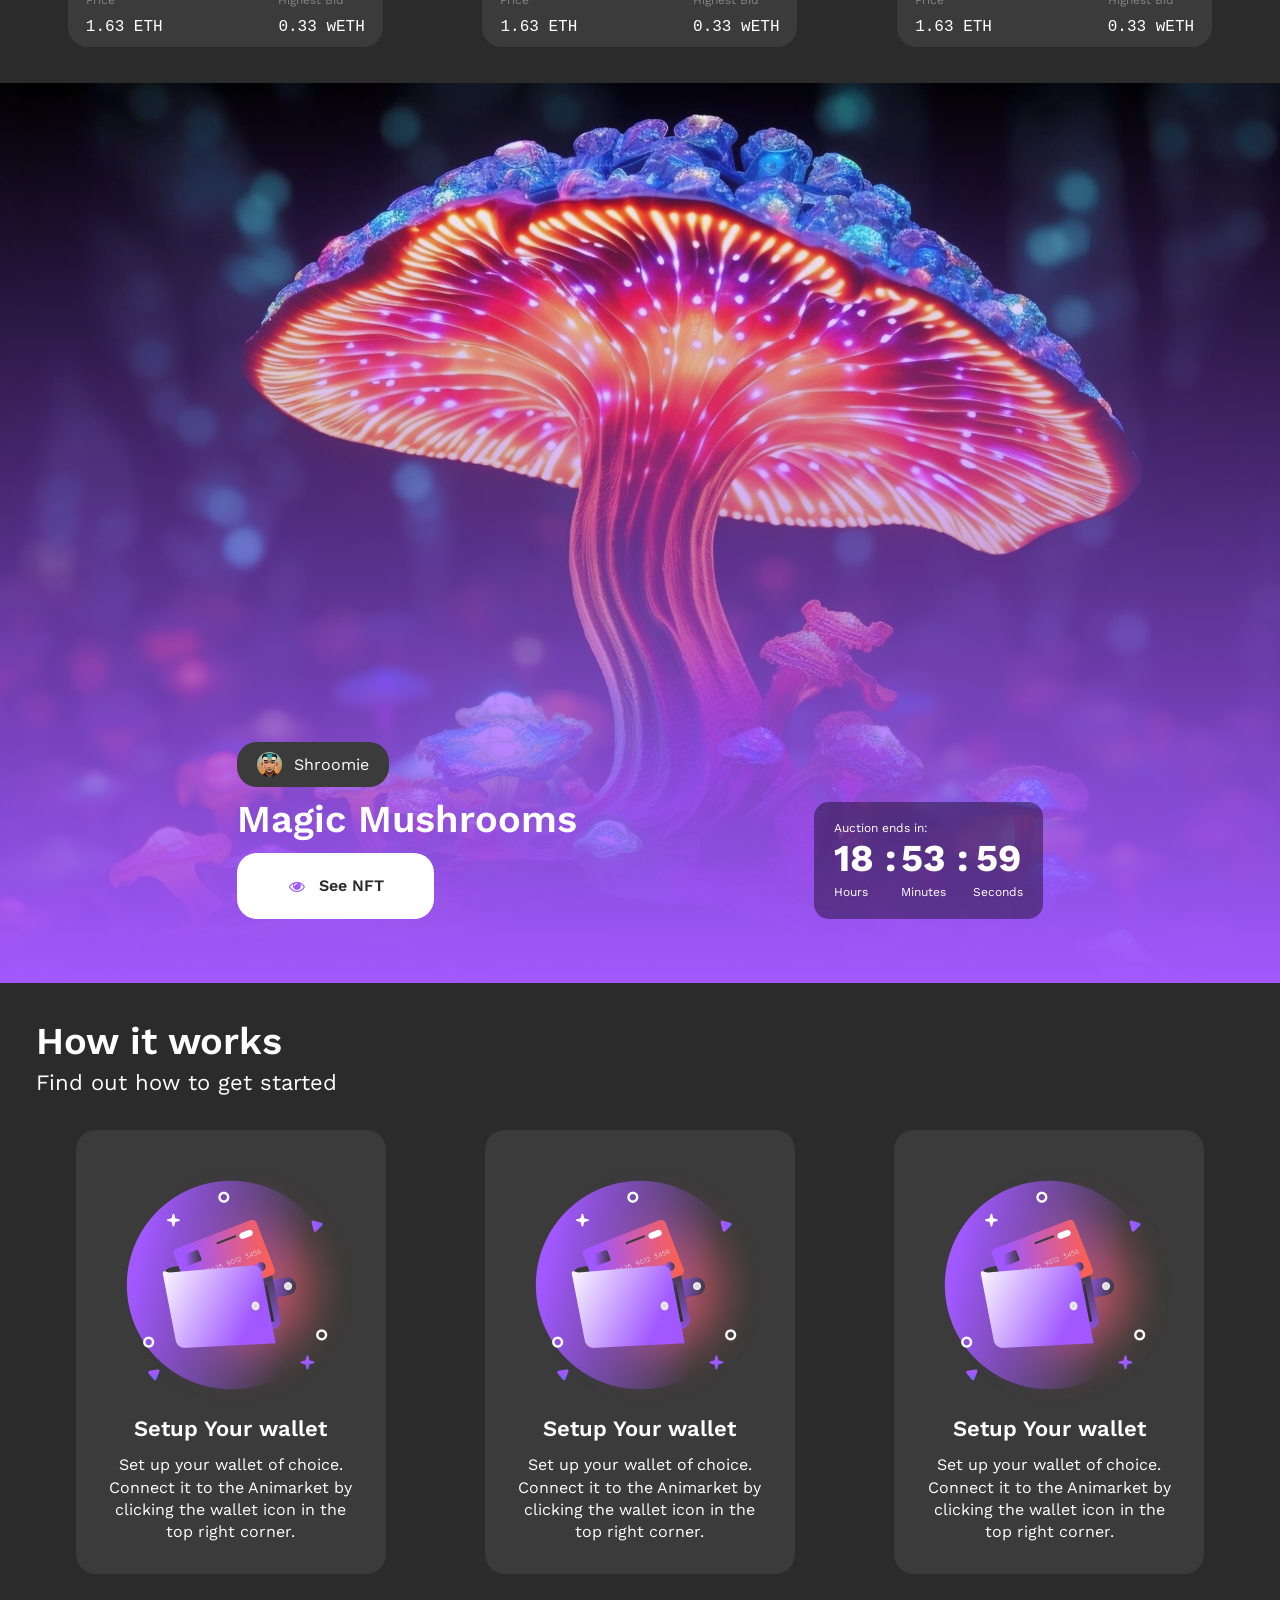
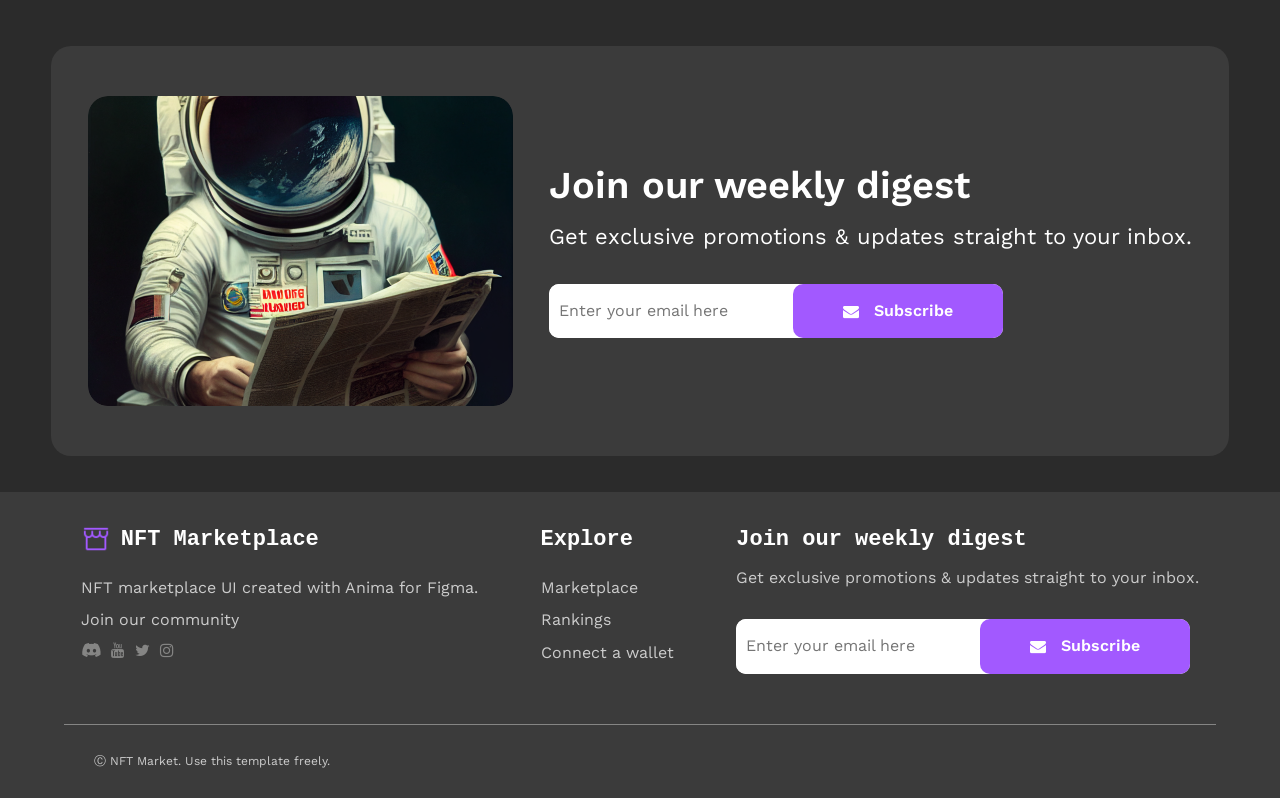
==== commit 4a1f4166: "fetch completed" ====
--- a/index.html
+++ b/index.html
@@ -496,7 +496,7 @@
                     <p>Shroomie</p>
                 </div>
                 <h3>Magic Mushrooms</h3>
-                <button><i class="fa fa-eye"></i>See NFT</button>
+                <button id="see-nft-button" onclick="toggleFetchData()"><i class="fa fa-eye"></i>See NFT</button>
             </div>
 
             <div class="magic-time">
@@ -520,7 +520,15 @@
             </div>
         </div>
     </section>
-
+    <!-- fetch images -->
+
+    <section class="fetching-data">
+        <div class="fetching-data-upper">
+            <h2>NFT Offers</h2>
+            <p>Offer Ends Soon</p>
+        </div>
+        <div id="image-container"></div>
+    </section>
     <!-- How it works -->
 
     <section class="how-it-works">
--- a/style.css
+++ b/style.css
@@ -1042,6 +1042,63 @@
     }
 }
 
+
+
+/* .............fetch images.............. */
+.fetching-data {
+    display: none;
+    margin: 5vh 0;
+    flex-direction: column;
+    gap: 3vh;
+    padding: 0 3vh;
+}
+
+#image-container {
+    margin: 5vh 0;
+    display: flex;
+    flex-wrap: wrap;
+    gap: 3vh;
+    justify-content: space-evenly;
+}
+
+.image-card {
+    position: relative;
+    width: 200px;
+    height: 200px;
+    overflow: hidden;
+}
+
+.image-card img {
+    width: 100%;
+    height: 100%;
+    border-radius: 15px;
+    object-fit: cover;
+    transition: filter 0.3s ease;
+}
+
+.image-card:hover img {
+    filter: blur(5px);
+    /* Apply blur effect on hover */
+}
+
+.image-card .price-overlay {
+    position: absolute;
+    left: 50%;
+    top: 50%;
+    transform: translate(-50%, -50%);
+    background: rgba(0, 0, 0, 0.7);
+    color: white;
+    text-align: center;
+    opacity: 0;
+    transition: opacity 0.3s ease;
+    border-radius: 15px;
+    width: -webkit-fill-available;
+}
+
+.image-card:hover .price-overlay {
+    opacity: 1;
+}
+
 /* HOW it Works */
 
 .how-it-works {
@@ -1193,6 +1250,10 @@
     .emailsubscribe-buuton {
         background-color: transparent;
     }
+
+    .emailsubscribe-buuton button {
+        width: -web;
+    }
 }
 
 .emailsubscribe-buuton input {
@@ -1246,7 +1307,7 @@
     justify-content: space-evenly;
     align-items: flex-start;
     flex-wrap: wrap;
-    padding: 30px 0;
+    padding: 30px 2vh;
 }
 
 @media(max-width:530px) {
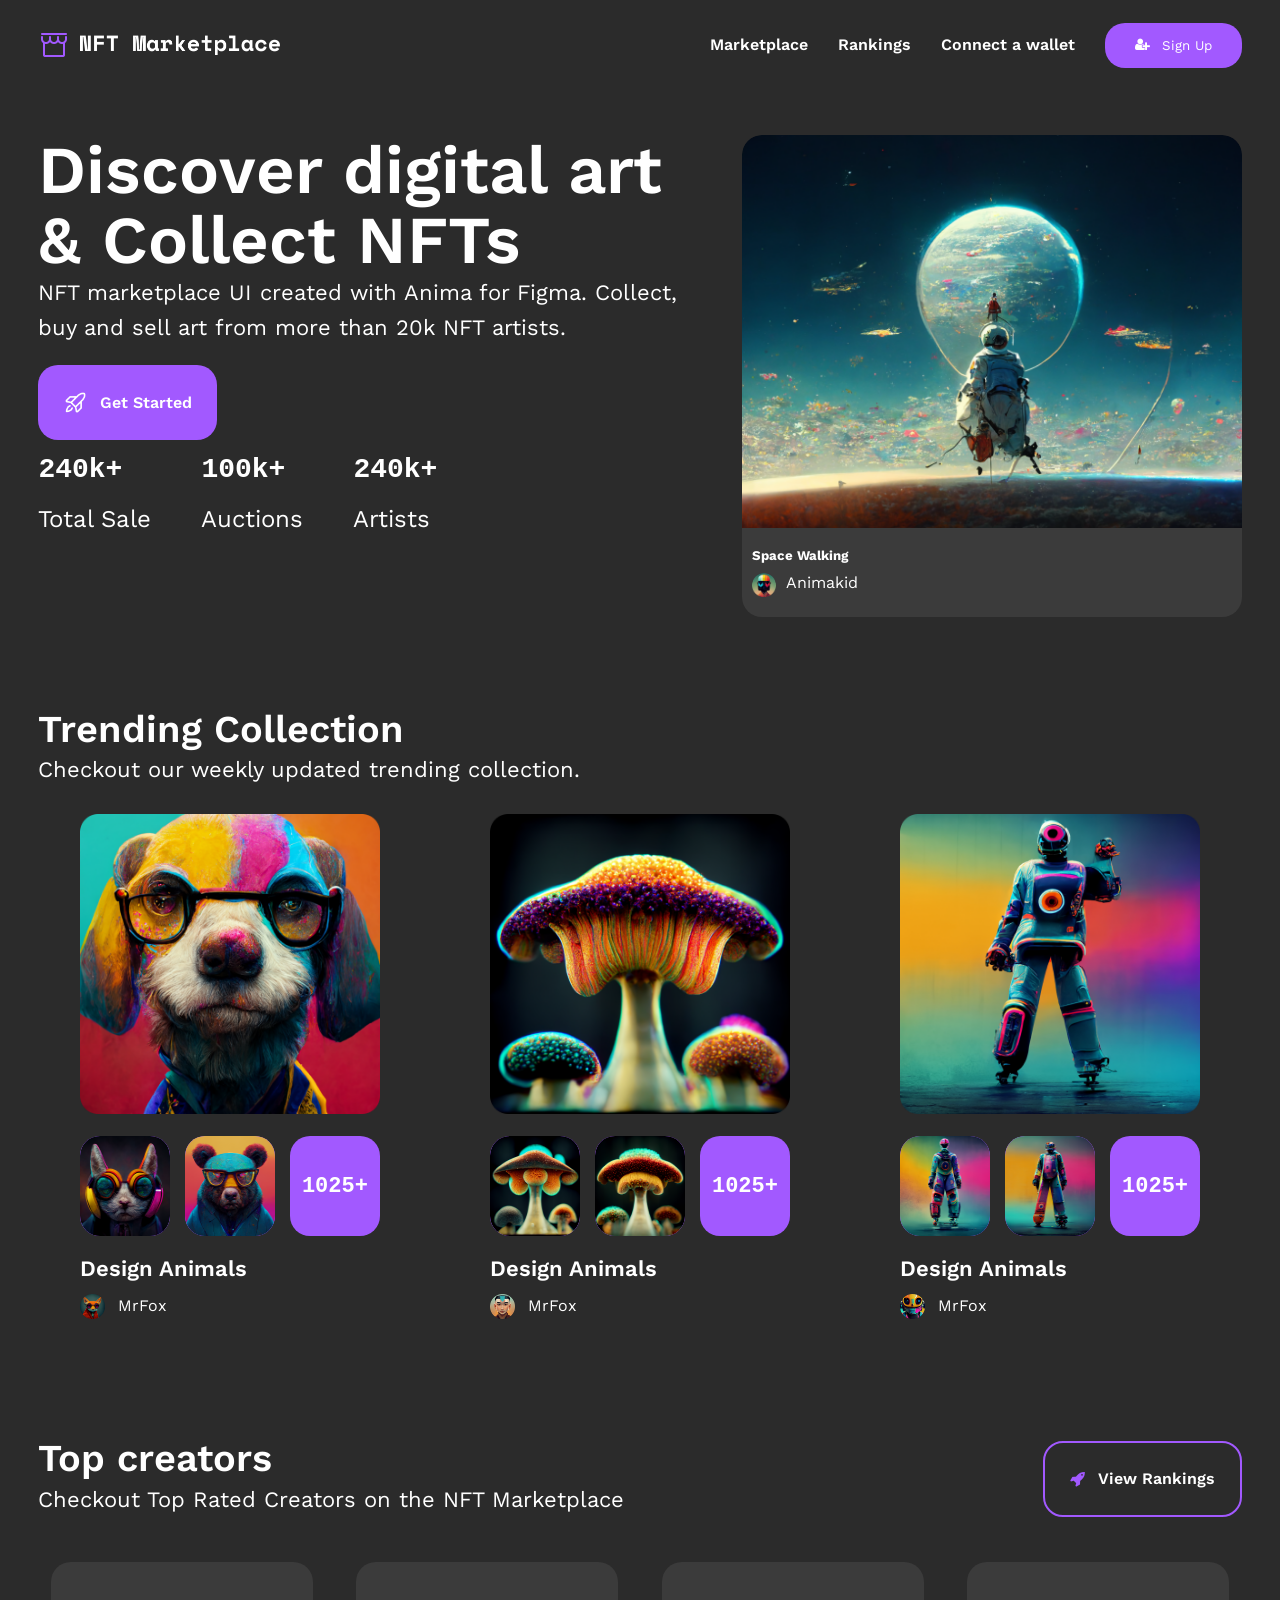
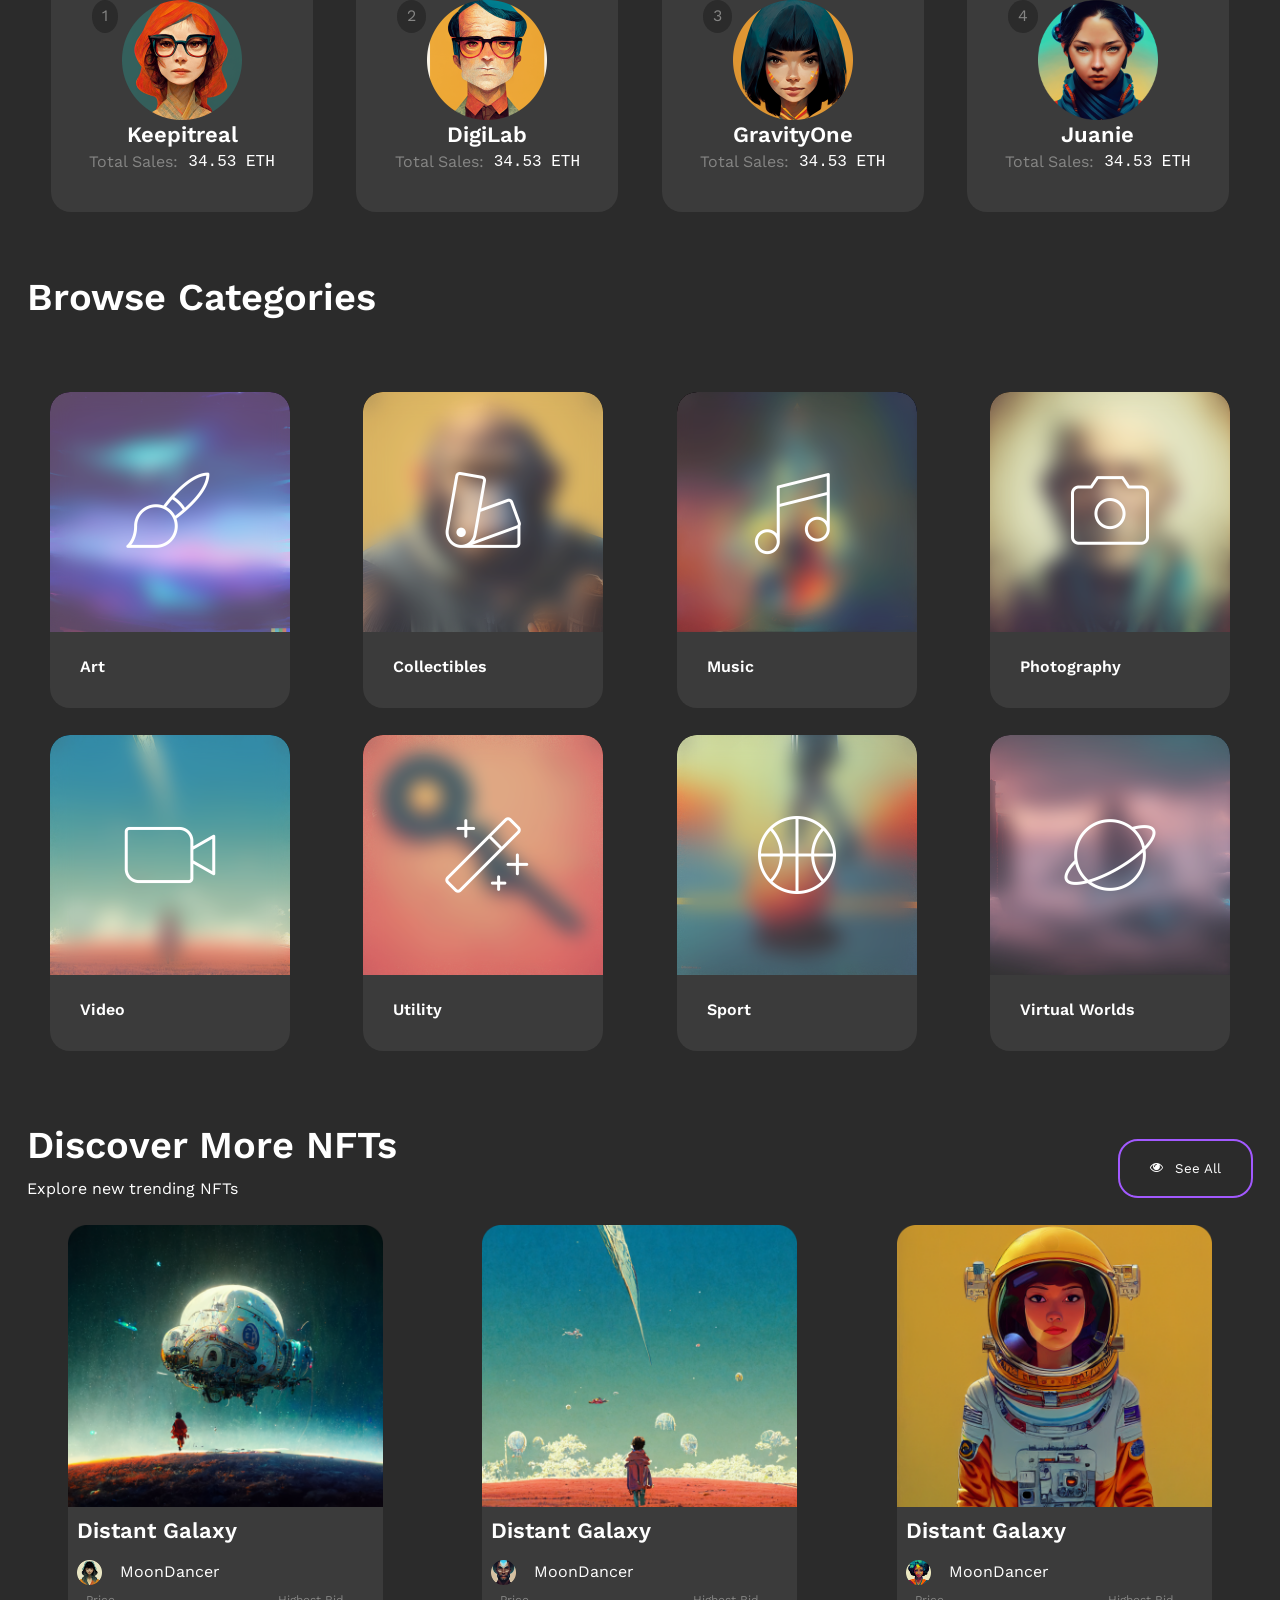
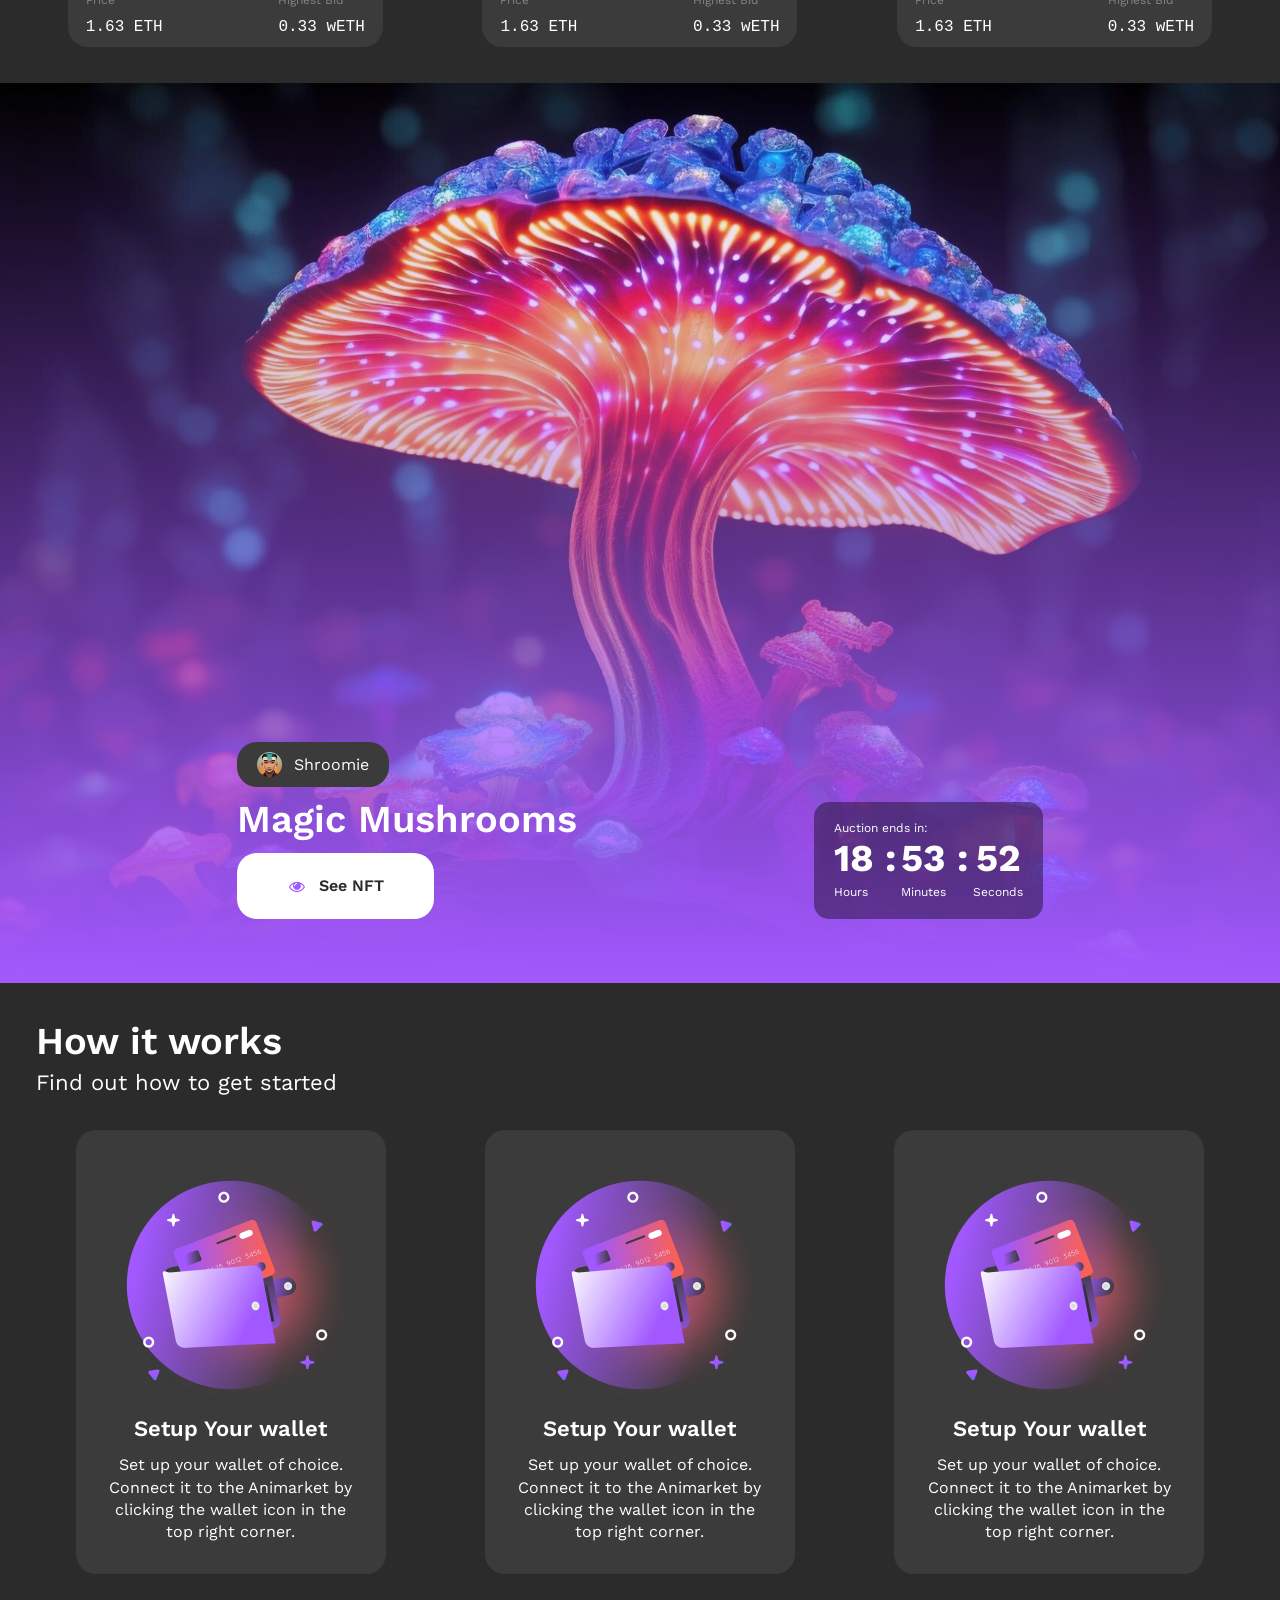
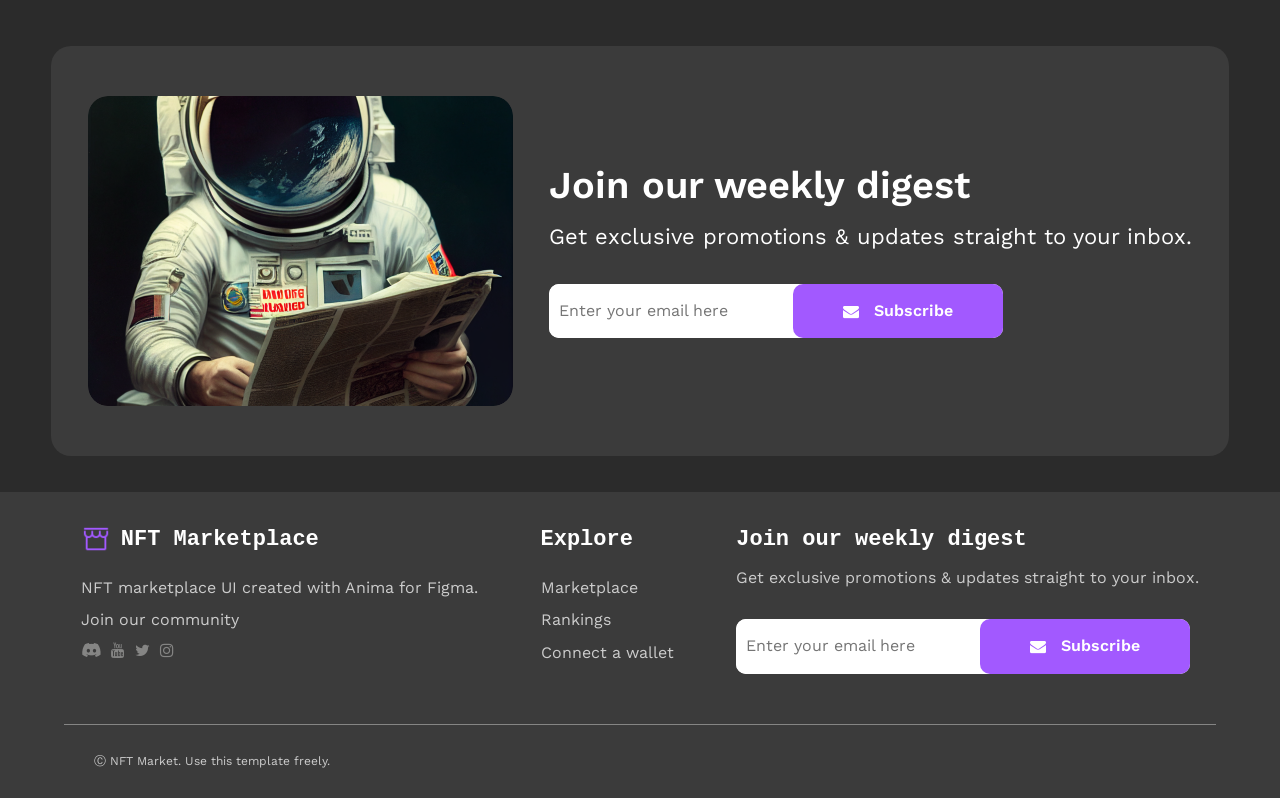
==== commit dc487a9f: "favicon" ====
--- a/index.html
+++ b/index.html
@@ -5,6 +5,7 @@
     <meta charset="UTF-8">
     <meta name="viewport" content="width=device-width, initial-scale=1.0">
     <title>NFT Marketplace</title>
+    <link rel="icon" type="image/x-icon" href="assets/nft-logo.png">
     <link rel="preconnect" href="https://fonts.googleapis.com">
     <link rel="preconnect" href="https://fonts.gstatic.com" crossorigin>
     <link href="https://fonts.googleapis.com/css2?family=Work+Sans:ital,wght@0,100..900;1,100..900&display=swap"
